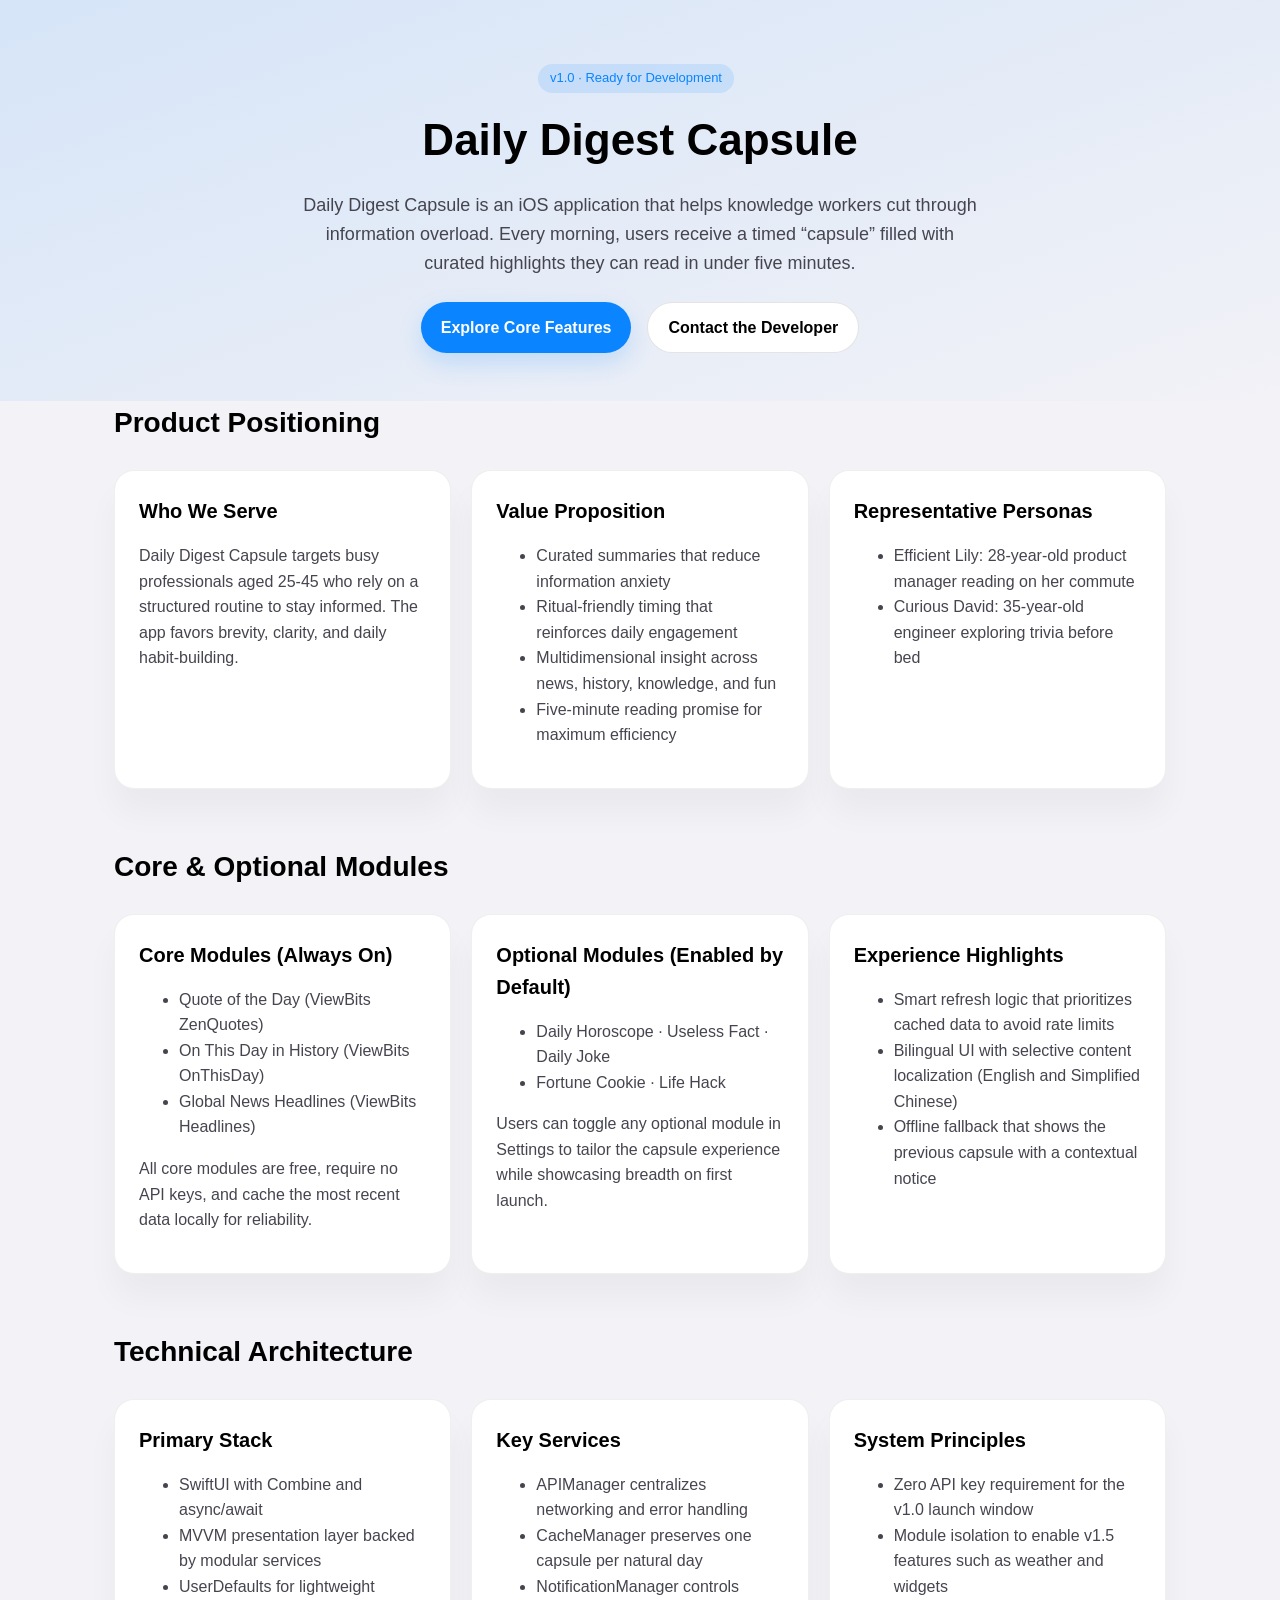
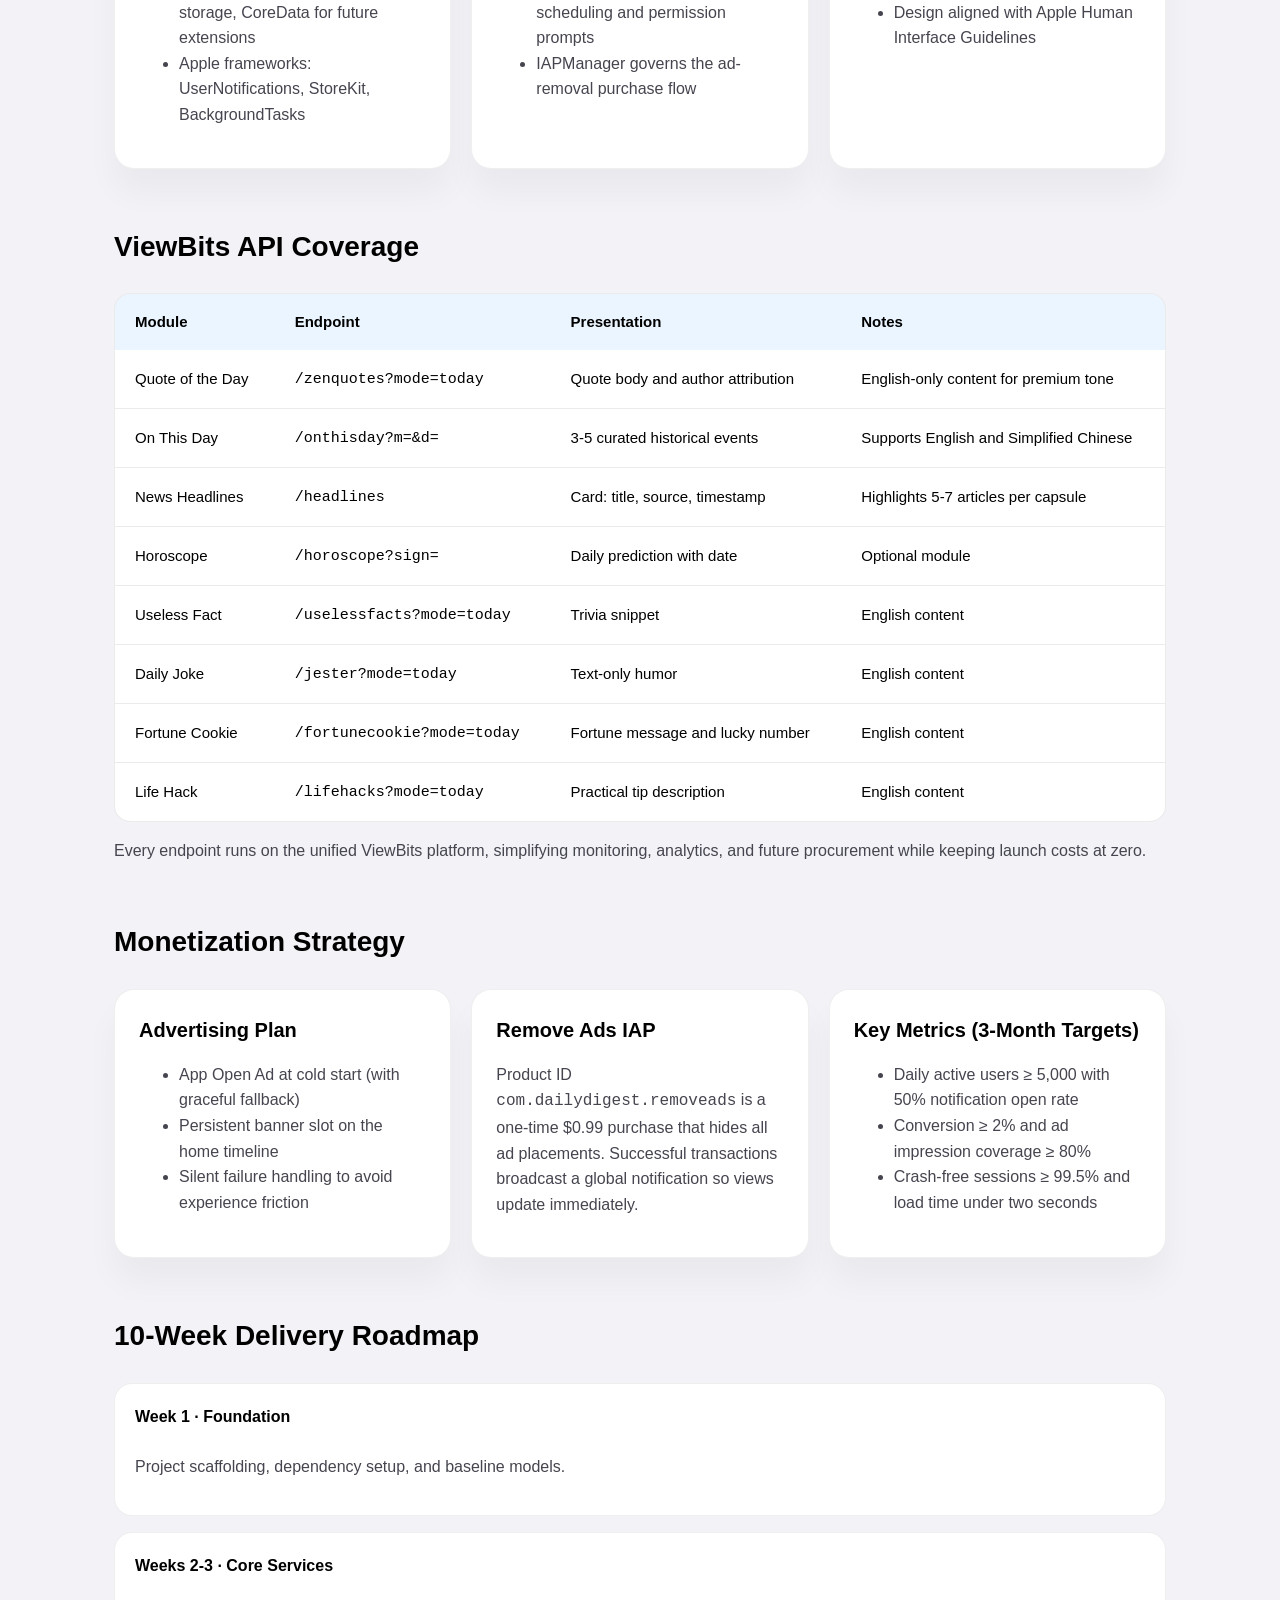
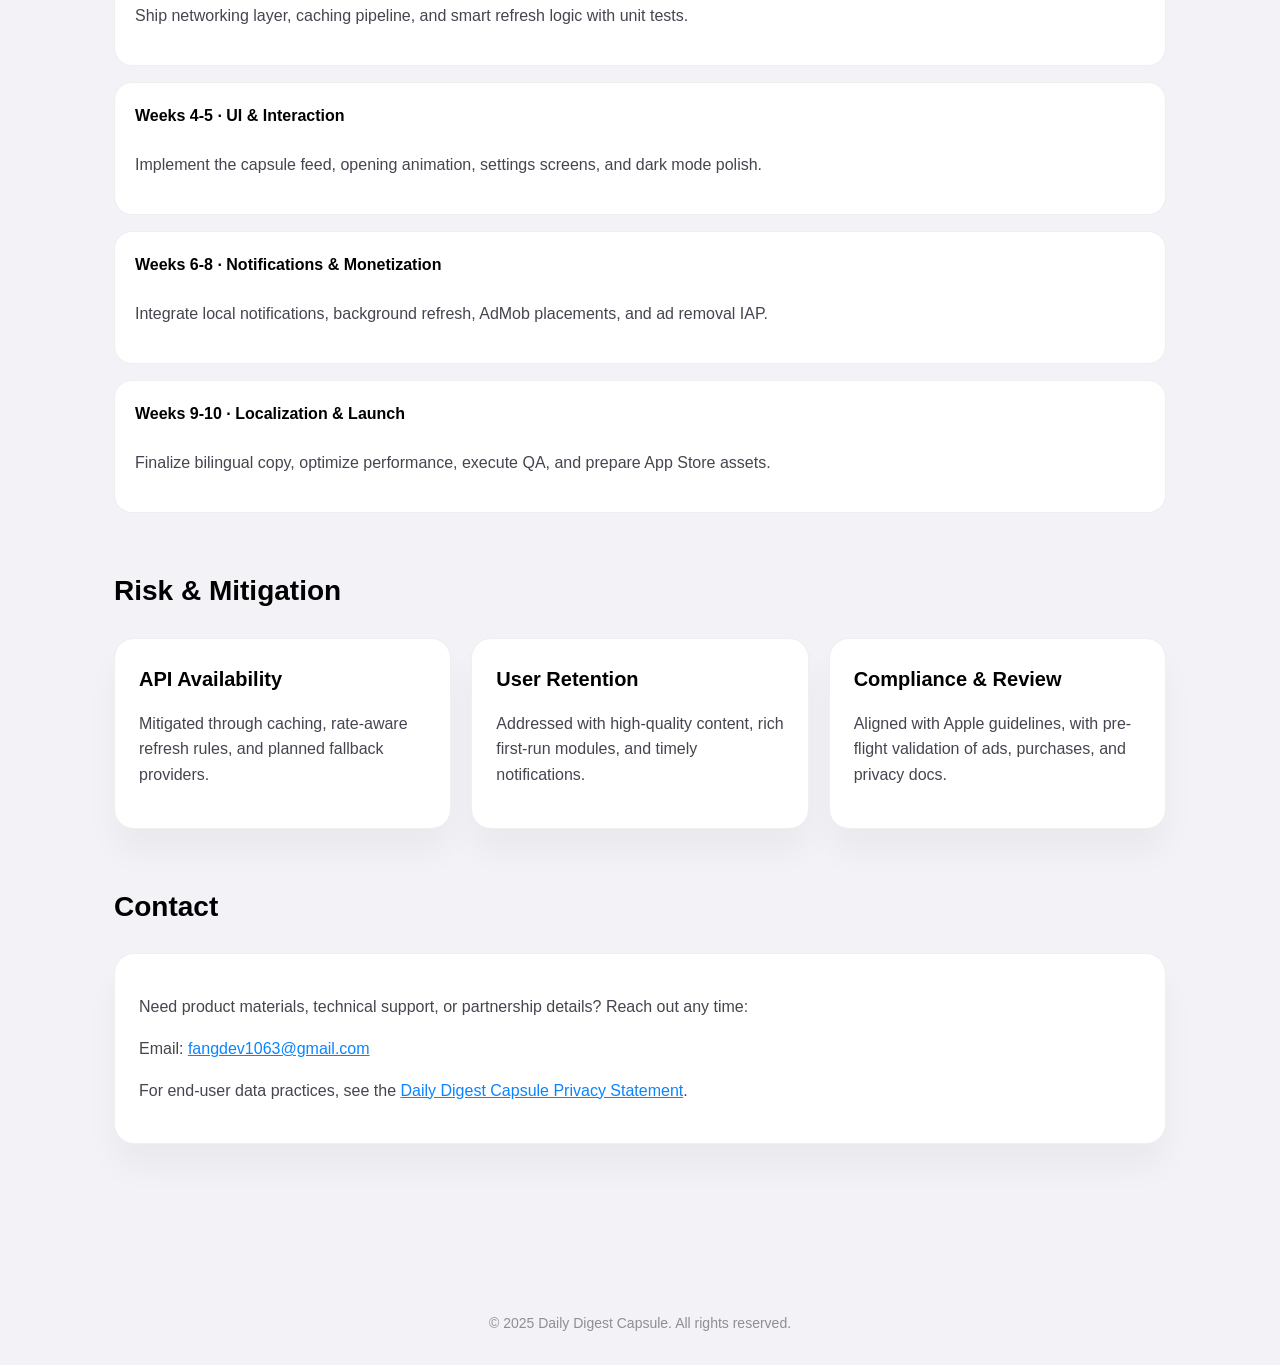
==== index.html @ 221507a0 "Add developer site and privacy statement" ====
<!DOCTYPE html>
<html lang="en">
  <head>
    <meta charset="utf-8" />
    <meta
      name="viewport"
      content="width=device-width, initial-scale=1, viewport-fit=cover"
    />
    <title>Daily Digest Capsule · Developer Hub</title>
    <meta
      name="description"
      content="Product overview, architecture, roadmap, and contact details for the Daily Digest Capsule iOS application."
    />
    <style>
      :root {
        color-scheme: light dark;
        --bg: #f2f2f7;
        --card-bg: #ffffff;
        --text-main: #000000;
        --text-sub: #45454f;
        --accent: #0a84ff;
        --muted: #8e8e93;
        font-family: "SF Pro Text", "Helvetica Neue", Helvetica, Arial, sans-serif;
      }
      @media (prefers-color-scheme: dark) {
        :root {
          --bg: #000000;
          --card-bg: #1c1c1e;
          --text-main: #ffffff;
          --text-sub: #d1d1d6;
          --accent: #0a84ff;
          --muted: #636366;
        }
      }
      * {
        box-sizing: border-box;
      }
      body {
        margin: 0;
        background: var(--bg);
        color: var(--text-main);
        line-height: 1.6;
      }
      header {
        padding: 64px 24px 48px;
        text-align: center;
        background: linear-gradient(160deg, rgba(10, 132, 255, 0.12), transparent);
      }
      header h1 {
        font-size: clamp(32px, 4vw, 44px);
        margin: 0 0 16px;
      }
      header p {
        max-width: 680px;
        margin: 0 auto 24px;
        font-size: 18px;
        color: var(--text-sub);
      }
      header .cta-group {
        display: flex;
        justify-content: center;
        gap: 16px;
        flex-wrap: wrap;
      }
      .btn {
        display: inline-flex;
        align-items: center;
        gap: 8px;
        padding: 12px 20px;
        border-radius: 999px;
        font-weight: 600;
        text-decoration: none;
        transition: transform 0.18s ease, box-shadow 0.18s ease;
      }
      .btn-primary {
        background: var(--accent);
        color: #ffffff;
        box-shadow: 0 10px 24px rgba(10, 132, 255, 0.18);
      }
      .btn-secondary {
        background: var(--card-bg);
        color: var(--text-main);
        border: 1px solid rgba(142, 142, 147, 0.24);
      }
      .btn:hover,
      .btn:focus-visible {
        transform: translateY(-2px);
      }
      main {
        max-width: 1100px;
        margin: 0 auto;
        padding: 0 24px 80px;
      }
      section {
        margin-bottom: 56px;
      }
      h2 {
        font-size: 28px;
        margin: 0 0 24px;
      }
      p,
      li {
        color: var(--text-sub);
        font-size: 16px;
      }
      .card-grid {
        display: grid;
        gap: 20px;
        grid-template-columns: repeat(auto-fit, minmax(260px, 1fr));
      }
      .card {
        background: var(--card-bg);
        padding: 24px;
        border-radius: 20px;
        box-shadow: 0 24px 32px rgba(0, 0, 0, 0.04);
        border: 1px solid rgba(142, 142, 147, 0.14);
      }
      .card h3 {
        margin: 0 0 12px;
        font-size: 20px;
      }
      .tag {
        display: inline-flex;
        align-items: center;
        gap: 6px;
        padding: 4px 12px;
        border-radius: 999px;
        font-size: 13px;
        background: rgba(10, 132, 255, 0.12);
        color: var(--accent);
        margin-right: 8px;
        margin-bottom: 12px;
      }
      .table-scroll {
        overflow-x: auto;
        border-radius: 16px;
        border: 1px solid rgba(142, 142, 147, 0.18);
        background: var(--card-bg);
      }
      table {
        width: 100%;
        border-collapse: collapse;
        min-width: 640px;
      }
      thead {
        background: rgba(10, 132, 255, 0.08);
      }
      th,
      td {
        padding: 16px 20px;
        text-align: left;
        font-size: 15px;
      }
      tbody tr:not(:last-child) td {
        border-bottom: 1px solid rgba(142, 142, 147, 0.18);
      }
      .timeline {
        display: grid;
        gap: 16px;
      }
      .timeline-item {
        display: grid;
        gap: 8px;
        background: var(--card-bg);
        padding: 20px;
        border-radius: 18px;
        border: 1px solid rgba(142, 142, 147, 0.14);
      }
      .timeline-item strong {
        font-size: 16px;
        color: var(--text-main);
      }
      footer {
        text-align: center;
        padding: 32px 24px 48px;
        font-size: 14px;
        color: var(--muted);
      }
      a {
        color: var(--accent);
      }
      @media (max-width: 720px) {
        header {
          padding: 56px 20px 40px;
        }
        main {
          padding: 0 20px 64px;
        }
        .btn {
          width: 100%;
          justify-content: center;
        }
      }
    </style>
  </head>
  <body>
    <header>
      <div class="tag">v1.0 · Ready for Development</div>
      <h1>Daily Digest Capsule</h1>
      <p>
        Daily Digest Capsule is an iOS application that helps knowledge workers cut through information overload. Every morning, users receive a timed “capsule” filled with curated highlights they can read in under five minutes.
      </p>
      <div class="cta-group">
        <a class="btn btn-primary" href="#core">Explore Core Features</a>
        <a class="btn btn-secondary" href="#contact">Contact the Developer</a>
      </div>
    </header>
    <main>
      <section id="overview">
        <h2>Product Positioning</h2>
        <div class="card-grid">
          <article class="card">
            <h3>Who We Serve</h3>
            <p>
              Daily Digest Capsule targets busy professionals aged 25-45 who rely on a structured routine to stay informed. The app favors brevity, clarity, and daily habit-building.
            </p>
          </article>
          <article class="card">
            <h3>Value Proposition</h3>
            <ul>
              <li>Curated summaries that reduce information anxiety</li>
              <li>Ritual-friendly timing that reinforces daily engagement</li>
              <li>Multidimensional insight across news, history, knowledge, and fun</li>
              <li>Five-minute reading promise for maximum efficiency</li>
            </ul>
          </article>
          <article class="card">
            <h3>Representative Personas</h3>
            <ul>
              <li>Efficient Lily: 28-year-old product manager reading on her commute</li>
              <li>Curious David: 35-year-old engineer exploring trivia before bed</li>
            </ul>
          </article>
        </div>
      </section>

      <section id="core">
        <h2>Core & Optional Modules</h2>
        <div class="card-grid">
          <article class="card">
            <h3>Core Modules (Always On)</h3>
            <ul>
              <li>Quote of the Day (ViewBits ZenQuotes)</li>
              <li>On This Day in History (ViewBits OnThisDay)</li>
              <li>Global News Headlines (ViewBits Headlines)</li>
            </ul>
            <p>
              All core modules are free, require no API keys, and cache the most recent data locally for reliability.
            </p>
          </article>
          <article class="card">
            <h3>Optional Modules (Enabled by Default)</h3>
            <ul>
              <li>Daily Horoscope · Useless Fact · Daily Joke</li>
              <li>Fortune Cookie · Life Hack</li>
            </ul>
            <p>
              Users can toggle any optional module in Settings to tailor the capsule experience while showcasing breadth on first launch.
            </p>
          </article>
          <article class="card">
            <h3>Experience Highlights</h3>
            <ul>
              <li>Smart refresh logic that prioritizes cached data to avoid rate limits</li>
              <li>Bilingual UI with selective content localization (English and Simplified Chinese)</li>
              <li>Offline fallback that shows the previous capsule with a contextual notice</li>
            </ul>
          </article>
        </div>
      </section>

      <section id="architecture">
        <h2>Technical Architecture</h2>
        <div class="card-grid">
          <article class="card">
            <h3>Primary Stack</h3>
            <ul>
              <li>SwiftUI with Combine and async/await</li>
              <li>MVVM presentation layer backed by modular services</li>
              <li>UserDefaults for lightweight storage, CoreData for future extensions</li>
              <li>Apple frameworks: UserNotifications, StoreKit, BackgroundTasks</li>
            </ul>
          </article>
          <article class="card">
            <h3>Key Services</h3>
            <ul>
              <li>APIManager centralizes networking and error handling</li>
              <li>CacheManager preserves one capsule per natural day</li>
              <li>NotificationManager controls scheduling and permission prompts</li>
              <li>IAPManager governs the ad-removal purchase flow</li>
            </ul>
          </article>
          <article class="card">
            <h3>System Principles</h3>
            <ul>
              <li>Zero API key requirement for the v1.0 launch window</li>
              <li>Module isolation to enable v1.5 features such as weather and widgets</li>
              <li>Design aligned with Apple Human Interface Guidelines</li>
            </ul>
          </article>
        </div>
      </section>

      <section id="api">
        <h2>ViewBits API Coverage</h2>
        <div class="table-scroll">
          <table>
            <thead>
              <tr>
                <th>Module</th>
                <th>Endpoint</th>
                <th>Presentation</th>
                <th>Notes</th>
              </tr>
            </thead>
            <tbody>
              <tr>
                <td>Quote of the Day</td>
                <td><code>/zenquotes?mode=today</code></td>
                <td>Quote body and author attribution</td>
                <td>English-only content for premium tone</td>
              </tr>
              <tr>
                <td>On This Day</td>
                <td><code>/onthisday?m=&amp;d=</code></td>
                <td>3-5 curated historical events</td>
                <td>Supports English and Simplified Chinese</td>
              </tr>
              <tr>
                <td>News Headlines</td>
                <td><code>/headlines</code></td>
                <td>Card: title, source, timestamp</td>
                <td>Highlights 5-7 articles per capsule</td>
              </tr>
              <tr>
                <td>Horoscope</td>
                <td><code>/horoscope?sign=</code></td>
                <td>Daily prediction with date</td>
                <td>Optional module</td>
              </tr>
              <tr>
                <td>Useless Fact</td>
                <td><code>/uselessfacts?mode=today</code></td>
                <td>Trivia snippet</td>
                <td>English content</td>
              </tr>
              <tr>
                <td>Daily Joke</td>
                <td><code>/jester?mode=today</code></td>
                <td>Text-only humor</td>
                <td>English content</td>
              </tr>
              <tr>
                <td>Fortune Cookie</td>
                <td><code>/fortunecookie?mode=today</code></td>
                <td>Fortune message and lucky number</td>
                <td>English content</td>
              </tr>
              <tr>
                <td>Life Hack</td>
                <td><code>/lifehacks?mode=today</code></td>
                <td>Practical tip description</td>
                <td>English content</td>
              </tr>
            </tbody>
          </table>
        </div>
        <p>
          Every endpoint runs on the unified ViewBits platform, simplifying monitoring, analytics, and future procurement while keeping launch costs at zero.
        </p>
      </section>

      <section id="monetization">
        <h2>Monetization Strategy</h2>
        <div class="card-grid">
          <article class="card">
            <h3>Advertising Plan</h3>
            <ul>
              <li>App Open Ad at cold start (with graceful fallback)</li>
              <li>Persistent banner slot on the home timeline</li>
              <li>Silent failure handling to avoid experience friction</li>
            </ul>
          </article>
          <article class="card">
            <h3>Remove Ads IAP</h3>
            <p>
              Product ID <code>com.dailydigest.removeads</code> is a one-time $0.99 purchase that hides all ad placements. Successful transactions broadcast a global notification so views update immediately.
            </p>
          </article>
          <article class="card">
            <h3>Key Metrics (3-Month Targets)</h3>
            <ul>
              <li>Daily active users ≥ 5,000 with 50% notification open rate</li>
              <li>Conversion ≥ 2% and ad impression coverage ≥ 80%</li>
              <li>Crash-free sessions ≥ 99.5% and load time under two seconds</li>
            </ul>
          </article>
        </div>
      </section>

      <section id="roadmap">
        <h2>10-Week Delivery Roadmap</h2>
        <div class="timeline">
          <div class="timeline-item">
            <strong>Week 1 · Foundation</strong>
            <p>Project scaffolding, dependency setup, and baseline models.</p>
          </div>
          <div class="timeline-item">
            <strong>Weeks 2-3 · Core Services</strong>
            <p>Ship networking layer, caching pipeline, and smart refresh logic with unit tests.</p>
          </div>
          <div class="timeline-item">
            <strong>Weeks 4-5 · UI &amp; Interaction</strong>
            <p>Implement the capsule feed, opening animation, settings screens, and dark mode polish.</p>
          </div>
          <div class="timeline-item">
            <strong>Weeks 6-8 · Notifications &amp; Monetization</strong>
            <p>Integrate local notifications, background refresh, AdMob placements, and ad removal IAP.</p>
          </div>
          <div class="timeline-item">
            <strong>Weeks 9-10 · Localization &amp; Launch</strong>
            <p>Finalize bilingual copy, optimize performance, execute QA, and prepare App Store assets.</p>
          </div>
        </div>
      </section>

      <section id="risks">
        <h2>Risk &amp; Mitigation</h2>
        <div class="card-grid">
          <article class="card">
            <h3>API Availability</h3>
            <p>Mitigated through caching, rate-aware refresh rules, and planned fallback providers.</p>
          </article>
          <article class="card">
            <h3>User Retention</h3>
            <p>Addressed with high-quality content, rich first-run modules, and timely notifications.</p>
          </article>
          <article class="card">
            <h3>Compliance &amp; Review</h3>
            <p>Aligned with Apple guidelines, with pre-flight validation of ads, purchases, and privacy docs.</p>
          </article>
        </div>
      </section>

      <section id="contact">
        <h2>Contact</h2>
        <div class="card">
          <p>
            Need product materials, technical support, or partnership details? Reach out any time:
          </p>
          <p>
            Email:
            <a href="mailto:fangdev1063@gmail.com">fangdev1063@gmail.com</a>
          </p>
          <p>
            For end-user data practices, see the
            <a href="./privacy.html">Daily Digest Capsule Privacy Statement</a>.
          </p>
        </div>
      </section>
    </main>
    <footer>
      © 2025 Daily Digest Capsule. All rights reserved.
    </footer>
  </body>
</html>
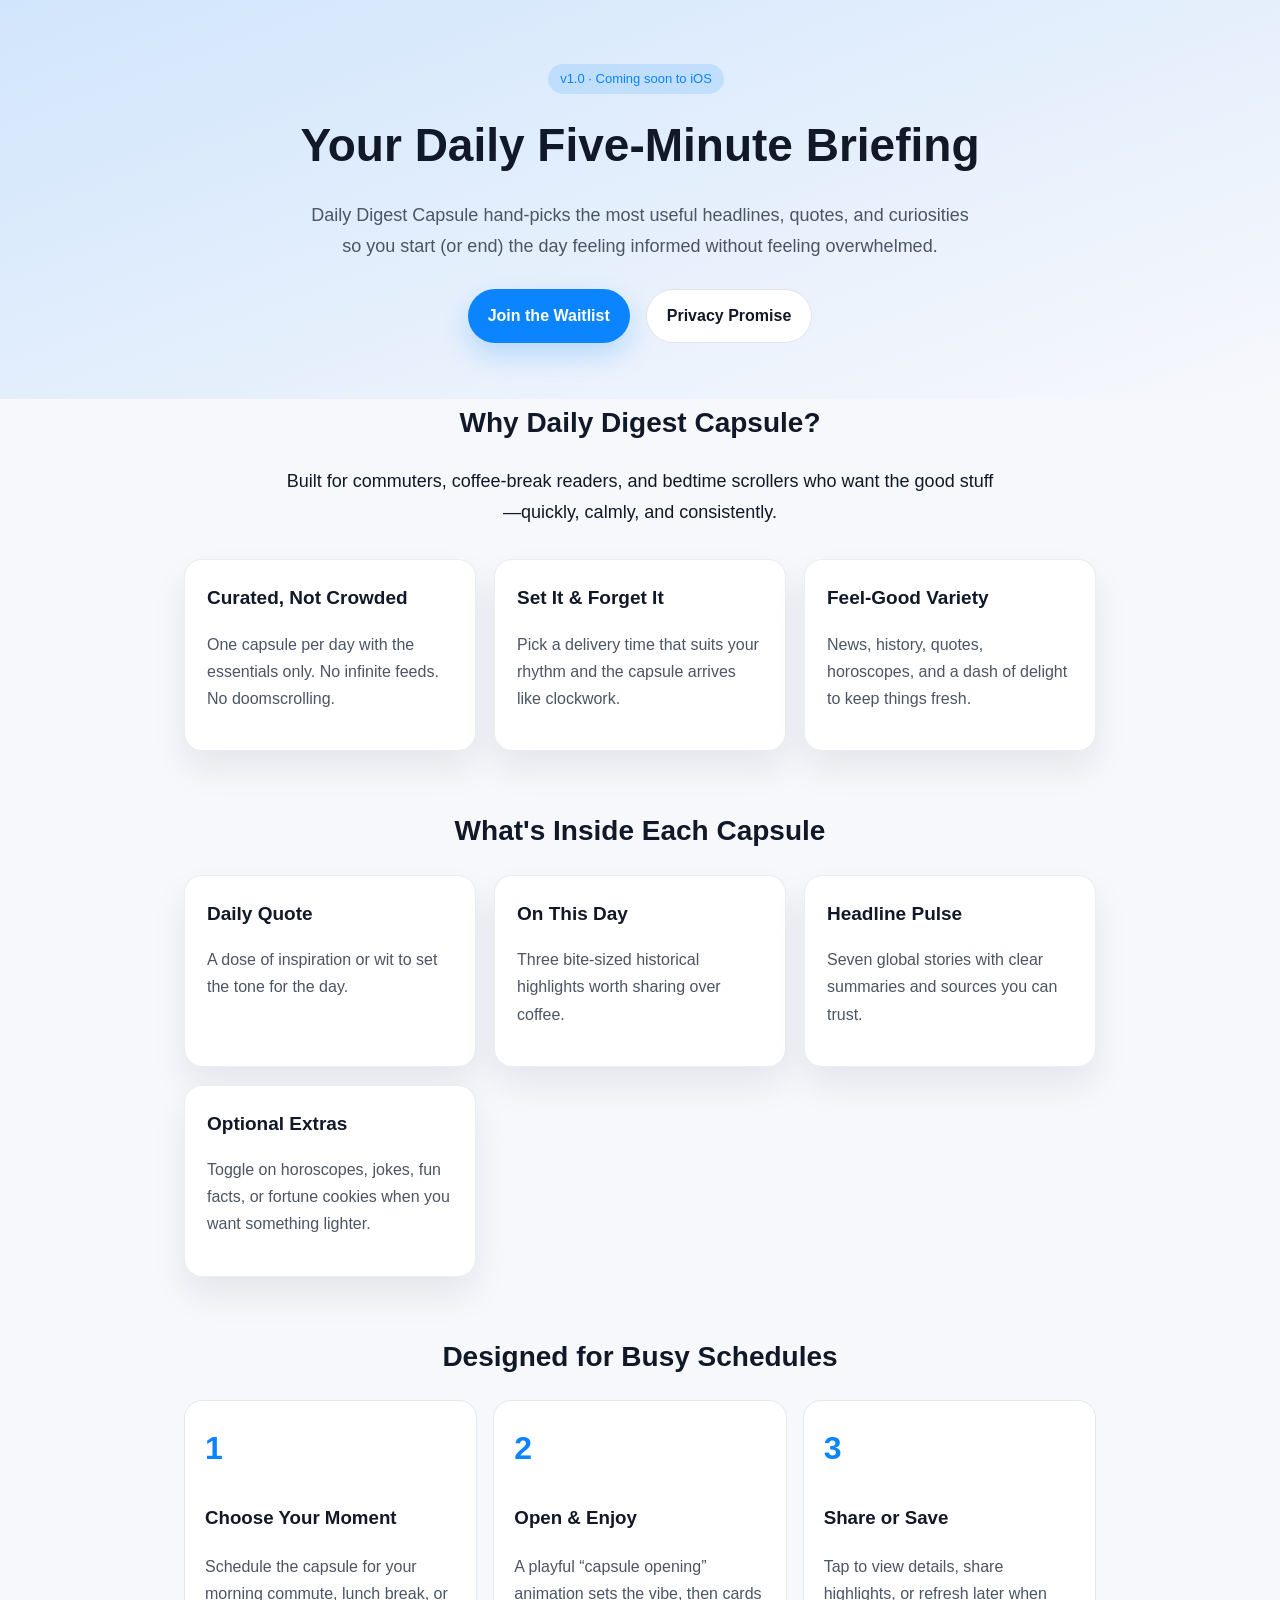
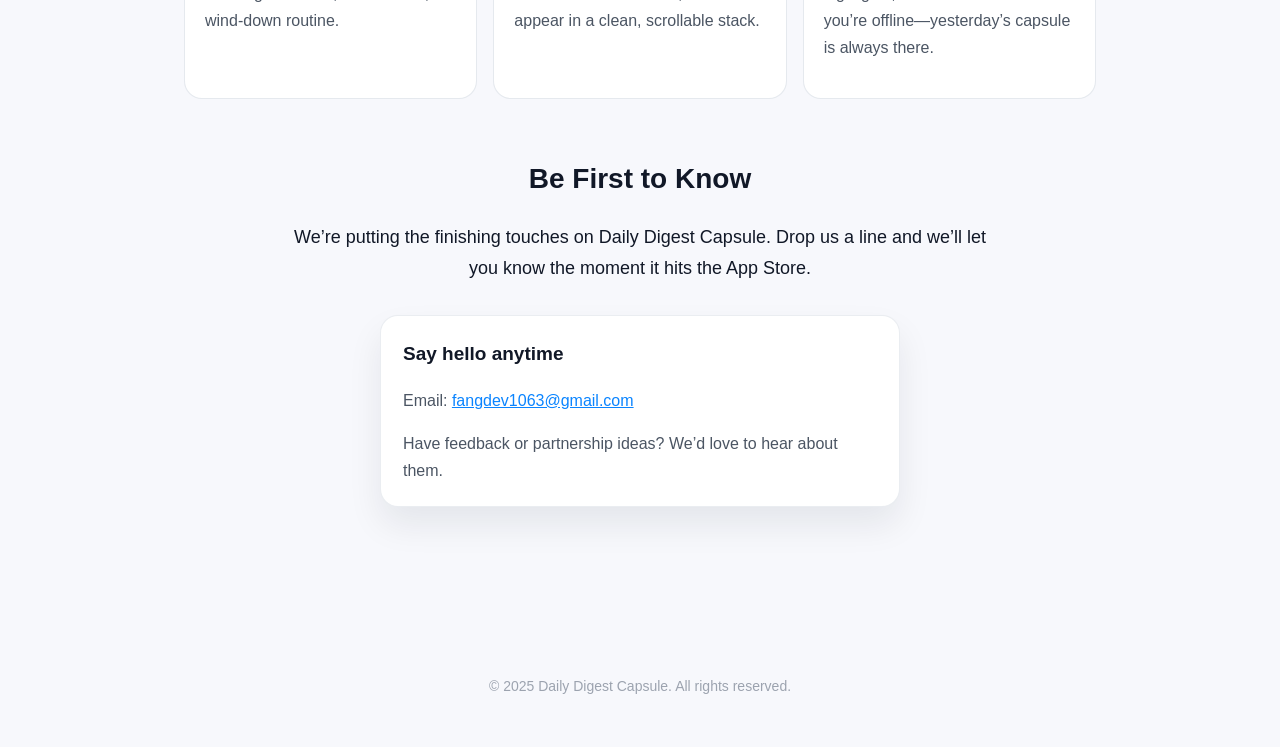
==== commit 98be734e: "Refresh landing page content" ====
--- a/index.html
+++ b/index.html
@@ -6,30 +6,30 @@
       name="viewport"
       content="width=device-width, initial-scale=1, viewport-fit=cover"
     />
-    <title>Daily Digest Capsule · Developer Hub</title>
+    <title>Daily Digest Capsule · Stay Informed in 5 Minutes</title>
     <meta
       name="description"
-      content="Product overview, architecture, roadmap, and contact details for the Daily Digest Capsule iOS application."
+      content="Daily Digest Capsule delivers a curated five-minute briefing every day. Discover what makes the app simple, focused, and habit-friendly."
     />
     <style>
       :root {
         color-scheme: light dark;
-        --bg: #f2f2f7;
+        --bg: #f7f8fc;
         --card-bg: #ffffff;
-        --text-main: #000000;
-        --text-sub: #45454f;
+        --text-main: #111827;
+        --text-sub: #4b5563;
         --accent: #0a84ff;
-        --muted: #8e8e93;
+        --muted: #9ca3af;
         font-family: "SF Pro Text", "Helvetica Neue", Helvetica, Arial, sans-serif;
       }
       @media (prefers-color-scheme: dark) {
         :root {
-          --bg: #000000;
-          --card-bg: #1c1c1e;
-          --text-main: #ffffff;
-          --text-sub: #d1d1d6;
-          --accent: #0a84ff;
-          --muted: #636366;
+          --bg: #05060a;
+          --card-bg: #111827;
+          --text-main: #f9fafb;
+          --text-sub: #d1d5db;
+          --accent: #4da3ff;
+          --muted: #6b7280;
         }
       }
       * {
@@ -39,20 +39,20 @@
         margin: 0;
         background: var(--bg);
         color: var(--text-main);
-        line-height: 1.6;
+        line-height: 1.7;
       }
       header {
-        padding: 64px 24px 48px;
-        text-align: center;
-        background: linear-gradient(160deg, rgba(10, 132, 255, 0.12), transparent);
+        padding: 64px 24px 56px;
+        text-align: center;
+        background: linear-gradient(160deg, rgba(10, 132, 255, 0.16), transparent);
       }
       header h1 {
-        font-size: clamp(32px, 4vw, 44px);
+        font-size: clamp(32px, 5vw, 46px);
         margin: 0 0 16px;
       }
       header p {
         max-width: 680px;
-        margin: 0 auto 24px;
+        margin: 0 auto 28px;
         font-size: 18px;
         color: var(--text-sub);
       }
@@ -75,19 +75,19 @@
       .btn-primary {
         background: var(--accent);
         color: #ffffff;
-        box-shadow: 0 10px 24px rgba(10, 132, 255, 0.18);
+        box-shadow: 0 12px 28px rgba(10, 132, 255, 0.22);
       }
       .btn-secondary {
         background: var(--card-bg);
         color: var(--text-main);
-        border: 1px solid rgba(142, 142, 147, 0.24);
+        border: 1px solid rgba(148, 163, 184, 0.28);
       }
       .btn:hover,
       .btn:focus-visible {
         transform: translateY(-2px);
       }
       main {
-        max-width: 1100px;
+        max-width: 960px;
         margin: 0 auto;
         padding: 0 24px 80px;
       }
@@ -96,7 +96,8 @@
       }
       h2 {
         font-size: 28px;
-        margin: 0 0 24px;
+        margin: 0 0 20px;
+        text-align: center;
       }
       p,
       li {
@@ -105,19 +106,20 @@
       }
       .card-grid {
         display: grid;
-        gap: 20px;
-        grid-template-columns: repeat(auto-fit, minmax(260px, 1fr));
+        gap: 18px;
+        grid-template-columns: repeat(auto-fit, minmax(240px, 1fr));
       }
       .card {
         background: var(--card-bg);
-        padding: 24px;
-        border-radius: 20px;
-        box-shadow: 0 24px 32px rgba(0, 0, 0, 0.04);
-        border: 1px solid rgba(142, 142, 147, 0.14);
+        padding: 22px;
+        border-radius: 18px;
+        box-shadow: 0 18px 34px rgba(15, 23, 42, 0.08);
+        border: 1px solid rgba(148, 163, 184, 0.2);
       }
       .card h3 {
-        margin: 0 0 12px;
-        font-size: 20px;
+        margin: 0 0 10px;
+        font-size: 19px;
+        color: var(--text-main);
       }
       .tag {
         display: inline-flex;
@@ -126,49 +128,35 @@
         padding: 4px 12px;
         border-radius: 999px;
         font-size: 13px;
-        background: rgba(10, 132, 255, 0.12);
+        background: rgba(10, 132, 255, 0.14);
         color: var(--accent);
         margin-right: 8px;
         margin-bottom: 12px;
       }
-      .table-scroll {
-        overflow-x: auto;
-        border-radius: 16px;
-        border: 1px solid rgba(142, 142, 147, 0.18);
-        background: var(--card-bg);
-      }
-      table {
-        width: 100%;
-        border-collapse: collapse;
-        min-width: 640px;
-      }
-      thead {
-        background: rgba(10, 132, 255, 0.08);
-      }
-      th,
-      td {
-        padding: 16px 20px;
-        text-align: left;
-        font-size: 15px;
-      }
-      tbody tr:not(:last-child) td {
-        border-bottom: 1px solid rgba(142, 142, 147, 0.18);
-      }
-      .timeline {
+      .big-text {
+        font-size: 18px;
+        color: var(--text-main);
+        text-align: center;
+        margin: 0 auto 32px;
+        max-width: 720px;
+      }
+      .steps {
         display: grid;
         gap: 16px;
-      }
-      .timeline-item {
-        display: grid;
-        gap: 8px;
+        grid-template-columns: repeat(auto-fit, minmax(220px, 1fr));
+      }
+      .step {
         background: var(--card-bg);
         padding: 20px;
         border-radius: 18px;
-        border: 1px solid rgba(142, 142, 147, 0.14);
-      }
-      .timeline-item strong {
-        font-size: 16px;
-        color: var(--text-main);
+        border: 1px solid rgba(148, 163, 184, 0.24);
+        text-align: left;
+      }
+      .step strong {
+        display: inline-block;
+        font-size: 32px;
+        color: var(--accent);
+        margin-bottom: 8px;
       }
       footer {
         text-align: center;
@@ -181,7 +169,7 @@
       }
       @media (max-width: 720px) {
         header {
-          padding: 56px 20px 40px;
+          padding: 56px 20px 44px;
         }
         main {
           padding: 0 20px 64px;
@@ -195,266 +183,94 @@
   </head>
   <body>
     <header>
-      <div class="tag">v1.0 · Ready for Development</div>
-      <h1>Daily Digest Capsule</h1>
+      <div class="tag">v1.0 · Coming soon to iOS</div>
+      <h1>Your Daily Five-Minute Briefing</h1>
       <p>
-        Daily Digest Capsule is an iOS application that helps knowledge workers cut through information overload. Every morning, users receive a timed “capsule” filled with curated highlights they can read in under five minutes.
+        Daily Digest Capsule hand-picks the most useful headlines, quotes, and curiosities so you start (or end) the day feeling informed without feeling overwhelmed.
       </p>
       <div class="cta-group">
-        <a class="btn btn-primary" href="#core">Explore Core Features</a>
-        <a class="btn btn-secondary" href="#contact">Contact the Developer</a>
+        <a class="btn btn-primary" href="#signup">Join the Waitlist</a>
+        <a class="btn btn-secondary" href="./privacy.html">Privacy Promise</a>
       </div>
     </header>
     <main>
-      <section id="overview">
-        <h2>Product Positioning</h2>
+      <section id="why">
+        <h2>Why Daily Digest Capsule?</h2>
+        <p class="big-text">
+          Built for commuters, coffee-break readers, and bedtime scrollers who want the good stuff—quickly, calmly, and consistently.
+        </p>
         <div class="card-grid">
           <article class="card">
-            <h3>Who We Serve</h3>
-            <p>
-              Daily Digest Capsule targets busy professionals aged 25-45 who rely on a structured routine to stay informed. The app favors brevity, clarity, and daily habit-building.
-            </p>
-          </article>
-          <article class="card">
-            <h3>Value Proposition</h3>
-            <ul>
-              <li>Curated summaries that reduce information anxiety</li>
-              <li>Ritual-friendly timing that reinforces daily engagement</li>
-              <li>Multidimensional insight across news, history, knowledge, and fun</li>
-              <li>Five-minute reading promise for maximum efficiency</li>
-            </ul>
-          </article>
-          <article class="card">
-            <h3>Representative Personas</h3>
-            <ul>
-              <li>Efficient Lily: 28-year-old product manager reading on her commute</li>
-              <li>Curious David: 35-year-old engineer exploring trivia before bed</li>
-            </ul>
+            <h3>Curated, Not Crowded</h3>
+            <p>One capsule per day with the essentials only. No infinite feeds. No doomscrolling.</p>
+          </article>
+          <article class="card">
+            <h3>Set It &amp; Forget It</h3>
+            <p>Pick a delivery time that suits your rhythm and the capsule arrives like clockwork.</p>
+          </article>
+          <article class="card">
+            <h3>Feel-Good Variety</h3>
+            <p>News, history, quotes, horoscopes, and a dash of delight to keep things fresh.</p>
           </article>
         </div>
       </section>
 
       <section id="core">
-        <h2>Core & Optional Modules</h2>
+        <h2>What's Inside Each Capsule</h2>
         <div class="card-grid">
           <article class="card">
-            <h3>Core Modules (Always On)</h3>
-            <ul>
-              <li>Quote of the Day (ViewBits ZenQuotes)</li>
-              <li>On This Day in History (ViewBits OnThisDay)</li>
-              <li>Global News Headlines (ViewBits Headlines)</li>
-            </ul>
-            <p>
-              All core modules are free, require no API keys, and cache the most recent data locally for reliability.
-            </p>
-          </article>
-          <article class="card">
-            <h3>Optional Modules (Enabled by Default)</h3>
-            <ul>
-              <li>Daily Horoscope · Useless Fact · Daily Joke</li>
-              <li>Fortune Cookie · Life Hack</li>
-            </ul>
-            <p>
-              Users can toggle any optional module in Settings to tailor the capsule experience while showcasing breadth on first launch.
-            </p>
-          </article>
-          <article class="card">
-            <h3>Experience Highlights</h3>
-            <ul>
-              <li>Smart refresh logic that prioritizes cached data to avoid rate limits</li>
-              <li>Bilingual UI with selective content localization (English and Simplified Chinese)</li>
-              <li>Offline fallback that shows the previous capsule with a contextual notice</li>
-            </ul>
-          </article>
-        </div>
-      </section>
-
-      <section id="architecture">
-        <h2>Technical Architecture</h2>
-        <div class="card-grid">
-          <article class="card">
-            <h3>Primary Stack</h3>
-            <ul>
-              <li>SwiftUI with Combine and async/await</li>
-              <li>MVVM presentation layer backed by modular services</li>
-              <li>UserDefaults for lightweight storage, CoreData for future extensions</li>
-              <li>Apple frameworks: UserNotifications, StoreKit, BackgroundTasks</li>
-            </ul>
-          </article>
-          <article class="card">
-            <h3>Key Services</h3>
-            <ul>
-              <li>APIManager centralizes networking and error handling</li>
-              <li>CacheManager preserves one capsule per natural day</li>
-              <li>NotificationManager controls scheduling and permission prompts</li>
-              <li>IAPManager governs the ad-removal purchase flow</li>
-            </ul>
-          </article>
-          <article class="card">
-            <h3>System Principles</h3>
-            <ul>
-              <li>Zero API key requirement for the v1.0 launch window</li>
-              <li>Module isolation to enable v1.5 features such as weather and widgets</li>
-              <li>Design aligned with Apple Human Interface Guidelines</li>
-            </ul>
-          </article>
-        </div>
-      </section>
-
-      <section id="api">
-        <h2>ViewBits API Coverage</h2>
-        <div class="table-scroll">
-          <table>
-            <thead>
-              <tr>
-                <th>Module</th>
-                <th>Endpoint</th>
-                <th>Presentation</th>
-                <th>Notes</th>
-              </tr>
-            </thead>
-            <tbody>
-              <tr>
-                <td>Quote of the Day</td>
-                <td><code>/zenquotes?mode=today</code></td>
-                <td>Quote body and author attribution</td>
-                <td>English-only content for premium tone</td>
-              </tr>
-              <tr>
-                <td>On This Day</td>
-                <td><code>/onthisday?m=&amp;d=</code></td>
-                <td>3-5 curated historical events</td>
-                <td>Supports English and Simplified Chinese</td>
-              </tr>
-              <tr>
-                <td>News Headlines</td>
-                <td><code>/headlines</code></td>
-                <td>Card: title, source, timestamp</td>
-                <td>Highlights 5-7 articles per capsule</td>
-              </tr>
-              <tr>
-                <td>Horoscope</td>
-                <td><code>/horoscope?sign=</code></td>
-                <td>Daily prediction with date</td>
-                <td>Optional module</td>
-              </tr>
-              <tr>
-                <td>Useless Fact</td>
-                <td><code>/uselessfacts?mode=today</code></td>
-                <td>Trivia snippet</td>
-                <td>English content</td>
-              </tr>
-              <tr>
-                <td>Daily Joke</td>
-                <td><code>/jester?mode=today</code></td>
-                <td>Text-only humor</td>
-                <td>English content</td>
-              </tr>
-              <tr>
-                <td>Fortune Cookie</td>
-                <td><code>/fortunecookie?mode=today</code></td>
-                <td>Fortune message and lucky number</td>
-                <td>English content</td>
-              </tr>
-              <tr>
-                <td>Life Hack</td>
-                <td><code>/lifehacks?mode=today</code></td>
-                <td>Practical tip description</td>
-                <td>English content</td>
-              </tr>
-            </tbody>
-          </table>
-        </div>
-        <p>
-          Every endpoint runs on the unified ViewBits platform, simplifying monitoring, analytics, and future procurement while keeping launch costs at zero.
+            <h3>Daily Quote</h3>
+            <p>A dose of inspiration or wit to set the tone for the day.</p>
+          </article>
+          <article class="card">
+            <h3>On This Day</h3>
+            <p>Three bite-sized historical highlights worth sharing over coffee.</p>
+          </article>
+          <article class="card">
+            <h3>Headline Pulse</h3>
+            <p>Seven global stories with clear summaries and sources you can trust.</p>
+          </article>
+          <article class="card">
+            <h3>Optional Extras</h3>
+            <p>Toggle on horoscopes, jokes, fun facts, or fortune cookies when you want something lighter.</p>
+          </article>
+        </div>
+      </section>
+
+      <section id="flow">
+        <h2>Designed for Busy Schedules</h2>
+        <div class="steps">
+          <div class="step">
+            <strong>1</strong>
+            <h3>Choose Your Moment</h3>
+            <p>Schedule the capsule for your morning commute, lunch break, or wind-down routine.</p>
+          </div>
+          <div class="step">
+            <strong>2</strong>
+            <h3>Open &amp; Enjoy</h3>
+            <p>A playful “capsule opening” animation sets the vibe, then cards appear in a clean, scrollable stack.</p>
+          </div>
+          <div class="step">
+            <strong>3</strong>
+            <h3>Share or Save</h3>
+            <p>Tap to view details, share highlights, or refresh later when you’re offline—yesterday’s capsule is always there.</p>
+          </div>
+        </div>
+      </section>
+
+      <section id="signup">
+        <h2>Be First to Know</h2>
+        <p class="big-text">
+          We’re putting the finishing touches on Daily Digest Capsule. Drop us a line and we’ll let you know the moment it hits the App Store.
         </p>
-      </section>
-
-      <section id="monetization">
-        <h2>Monetization Strategy</h2>
-        <div class="card-grid">
-          <article class="card">
-            <h3>Advertising Plan</h3>
-            <ul>
-              <li>App Open Ad at cold start (with graceful fallback)</li>
-              <li>Persistent banner slot on the home timeline</li>
-              <li>Silent failure handling to avoid experience friction</li>
-            </ul>
-          </article>
-          <article class="card">
-            <h3>Remove Ads IAP</h3>
-            <p>
-              Product ID <code>com.dailydigest.removeads</code> is a one-time $0.99 purchase that hides all ad placements. Successful transactions broadcast a global notification so views update immediately.
-            </p>
-          </article>
-          <article class="card">
-            <h3>Key Metrics (3-Month Targets)</h3>
-            <ul>
-              <li>Daily active users ≥ 5,000 with 50% notification open rate</li>
-              <li>Conversion ≥ 2% and ad impression coverage ≥ 80%</li>
-              <li>Crash-free sessions ≥ 99.5% and load time under two seconds</li>
-            </ul>
-          </article>
-        </div>
-      </section>
-
-      <section id="roadmap">
-        <h2>10-Week Delivery Roadmap</h2>
-        <div class="timeline">
-          <div class="timeline-item">
-            <strong>Week 1 · Foundation</strong>
-            <p>Project scaffolding, dependency setup, and baseline models.</p>
-          </div>
-          <div class="timeline-item">
-            <strong>Weeks 2-3 · Core Services</strong>
-            <p>Ship networking layer, caching pipeline, and smart refresh logic with unit tests.</p>
-          </div>
-          <div class="timeline-item">
-            <strong>Weeks 4-5 · UI &amp; Interaction</strong>
-            <p>Implement the capsule feed, opening animation, settings screens, and dark mode polish.</p>
-          </div>
-          <div class="timeline-item">
-            <strong>Weeks 6-8 · Notifications &amp; Monetization</strong>
-            <p>Integrate local notifications, background refresh, AdMob placements, and ad removal IAP.</p>
-          </div>
-          <div class="timeline-item">
-            <strong>Weeks 9-10 · Localization &amp; Launch</strong>
-            <p>Finalize bilingual copy, optimize performance, execute QA, and prepare App Store assets.</p>
-          </div>
-        </div>
-      </section>
-
-      <section id="risks">
-        <h2>Risk &amp; Mitigation</h2>
-        <div class="card-grid">
-          <article class="card">
-            <h3>API Availability</h3>
-            <p>Mitigated through caching, rate-aware refresh rules, and planned fallback providers.</p>
-          </article>
-          <article class="card">
-            <h3>User Retention</h3>
-            <p>Addressed with high-quality content, rich first-run modules, and timely notifications.</p>
-          </article>
-          <article class="card">
-            <h3>Compliance &amp; Review</h3>
-            <p>Aligned with Apple guidelines, with pre-flight validation of ads, purchases, and privacy docs.</p>
-          </article>
-        </div>
-      </section>
-
-      <section id="contact">
-        <h2>Contact</h2>
-        <div class="card">
-          <p>
-            Need product materials, technical support, or partnership details? Reach out any time:
-          </p>
+        <div class="card" style="max-width: 520px; margin: 0 auto;">
+          <h3 style="margin-top: 0;">Say hello anytime</h3>
           <p>
             Email:
             <a href="mailto:fangdev1063@gmail.com">fangdev1063@gmail.com</a>
           </p>
-          <p>
-            For end-user data practices, see the
-            <a href="./privacy.html">Daily Digest Capsule Privacy Statement</a>.
+          <p style="margin-bottom: 0;">
+            Have feedback or partnership ideas? We’d love to hear about them.
           </p>
         </div>
       </section>
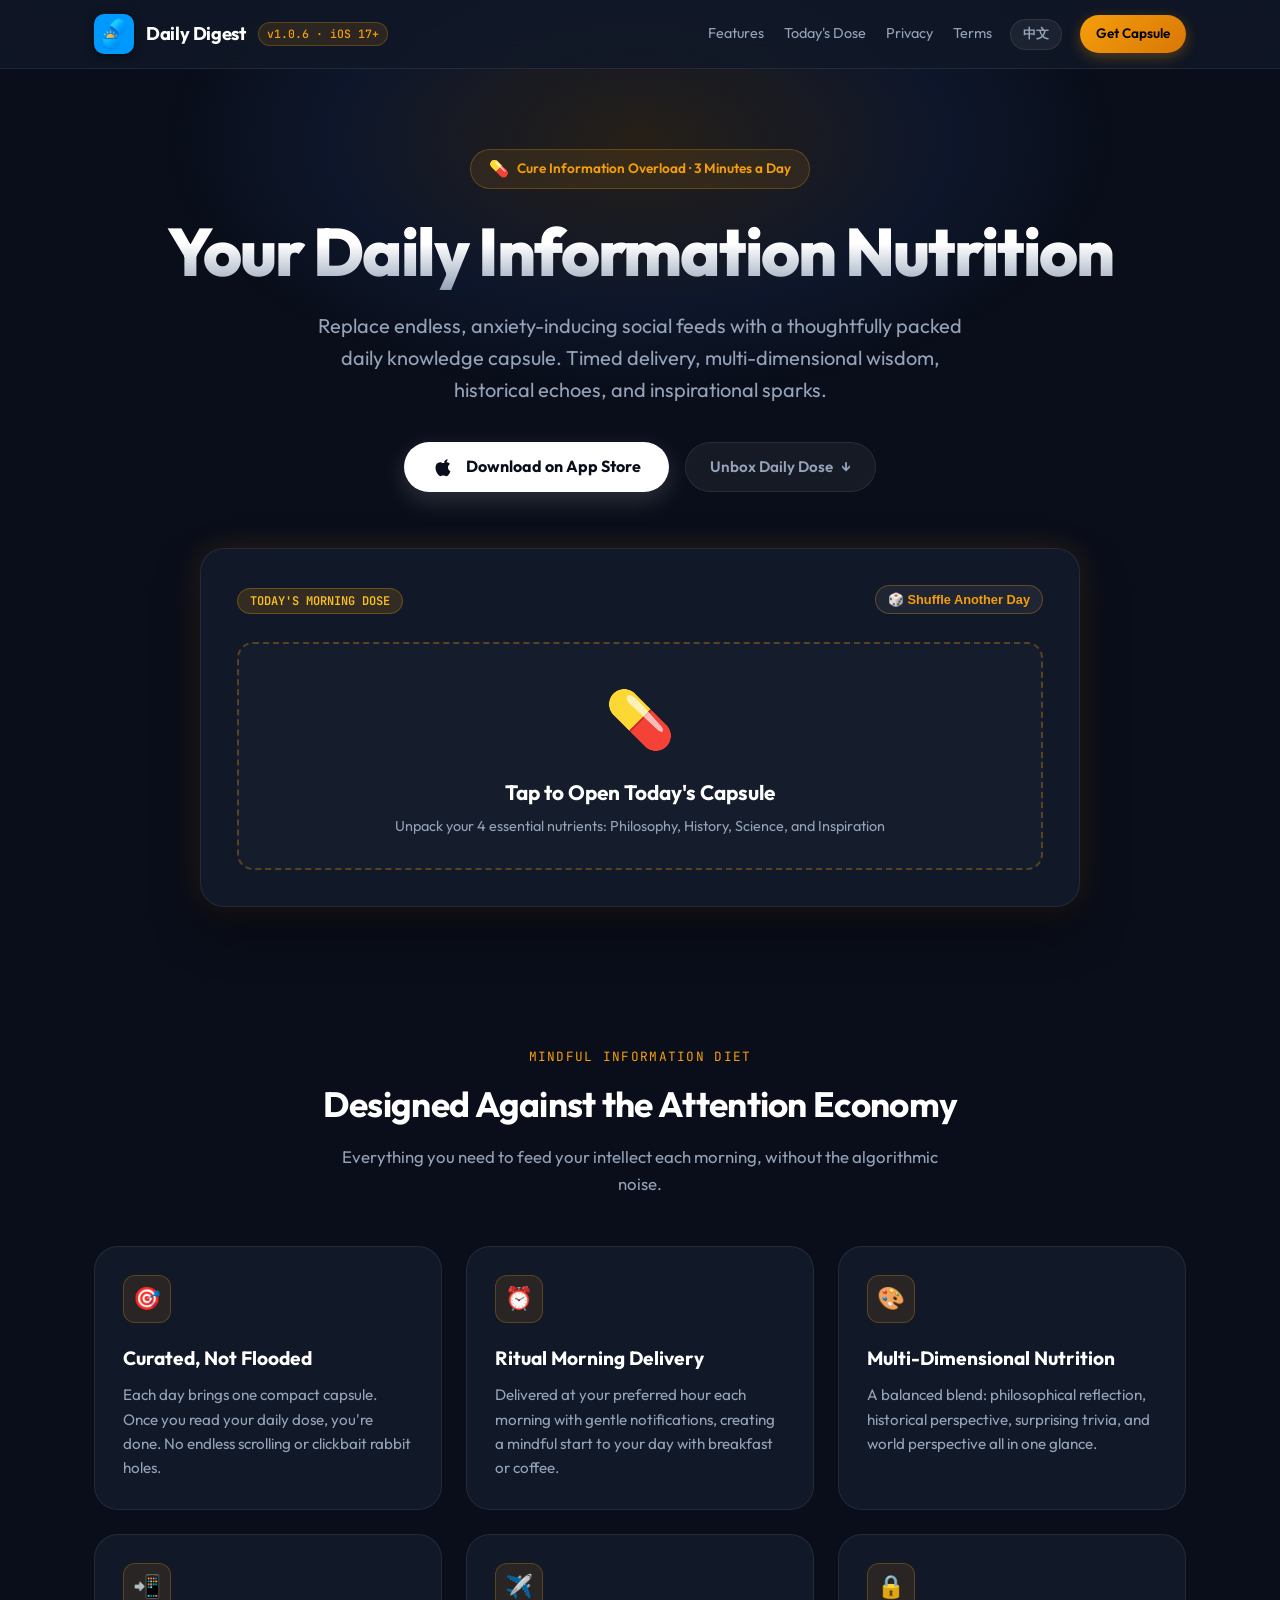
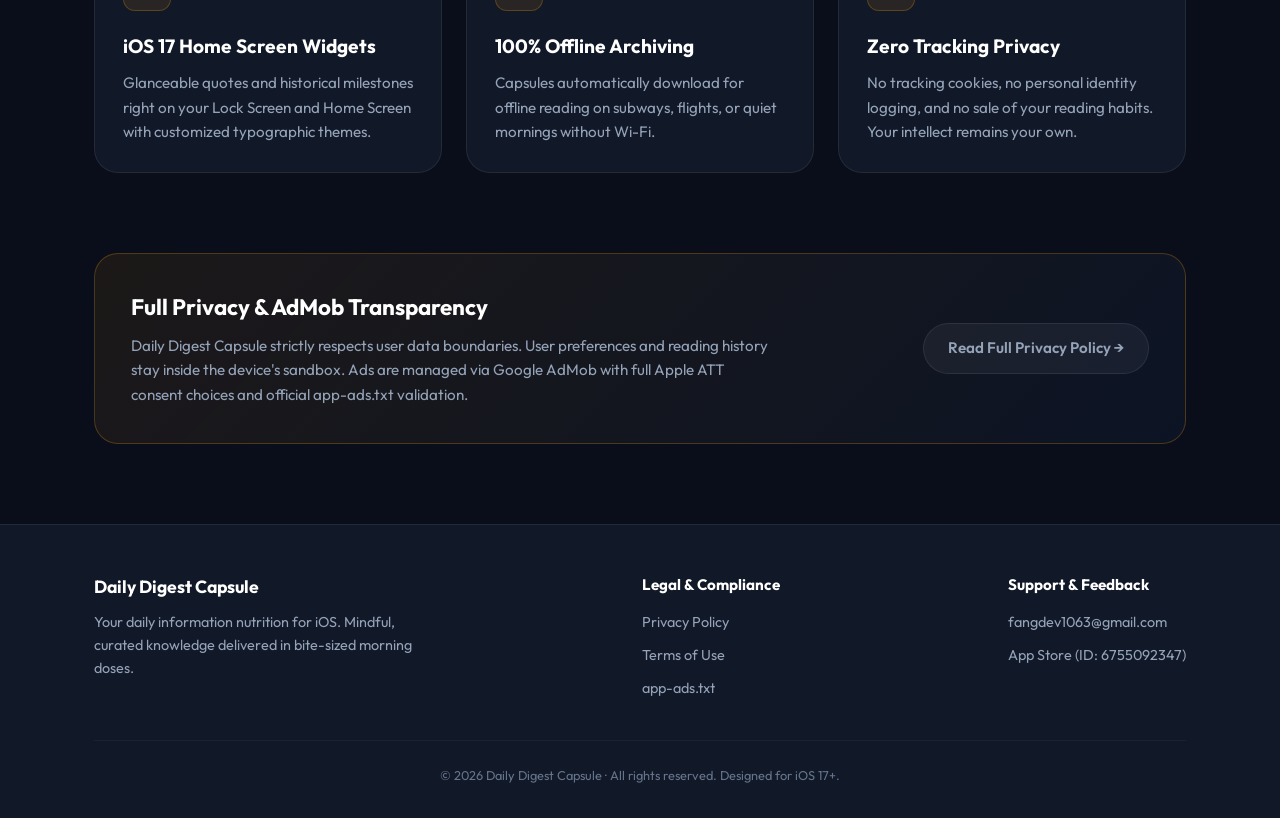
==== commit 9d2f54c5: "feat: modernize website with Editorial Capsule design system, v1.0.6 updates, and netlify config" ====
--- a/index.html
+++ b/index.html
@@ -1,283 +1,375 @@
 <!DOCTYPE html>
 <html lang="en">
-  <head>
-    <meta charset="utf-8" />
-    <meta
-      name="viewport"
-      content="width=device-width, initial-scale=1, viewport-fit=cover"
-    />
-    <title>Daily Digest Capsule · Stay Informed in 5 Minutes</title>
-    <meta
-      name="description"
-      content="Daily Digest Capsule delivers a curated five-minute briefing every day. Discover what makes the app simple, focused, and habit-friendly."
-    />
-    <style>
-      :root {
-        color-scheme: light dark;
-        --bg: #f7f8fc;
-        --card-bg: #ffffff;
-        --text-main: #111827;
-        --text-sub: #4b5563;
-        --accent: #0a84ff;
-        --muted: #9ca3af;
-        font-family: "SF Pro Text", "Helvetica Neue", Helvetica, Arial, sans-serif;
+<head>
+  <meta charset="UTF-8">
+  <meta name="viewport" content="width=device-width, initial-scale=1.0">
+  <title>Daily Digest Capsule - Your Daily Information Nutrition for iOS</title>
+  <meta name="description" content="Daily Digest Capsule is your curated morning information dose. Combat information overload with bite-sized wisdom, history, facts, and insights. Built for iOS 17+.">
+  <meta property="og:title" content="Daily Digest Capsule - Your Daily Information Nutrition">
+  <meta property="og:description" content="Curated morning information dose. Bite-sized wisdom, history, facts, and insights.">
+  <meta property="og:image" content="assets/app_icon.png">
+  <meta name="twitter:card" content="summary">
+  <link rel="icon" type="image/png" href="assets/app_icon.png">
+  <link rel="stylesheet" href="index.css">
+</head>
+<body>
+  <!-- Header -->
+  <header>
+    <div class="container nav-container">
+      <div class="brand-badge">
+        <img src="assets/app_icon.png" alt="Daily Digest Capsule Icon">
+        <span class="brand-name">Daily Digest</span>
+        <span class="version-pill">v1.0.6 · iOS 17+</span>
+      </div>
+      <div class="nav-right">
+        <ul class="nav-links">
+          <li><a href="#features" data-i18n="navFeatures">Features</a></li>
+          <li><a href="#capsule-demo" data-i18n="navCapsule">Today's Dose</a></li>
+          <li><a href="privacy.html" data-i18n="navPrivacy">Privacy</a></li>
+          <li><a href="terms.html" data-i18n="navTerms">Terms</a></li>
+        </ul>
+        <button id="langToggle" class="lang-btn">中文</button>
+        <a href="https://apps.apple.com/app/id6755092347" target="_blank" rel="noopener" class="cta-nav" data-i18n="ctaGetApp">Get Capsule</a>
+      </div>
+    </div>
+  </header>
+
+  <main>
+    <!-- Hero Section -->
+    <section class="hero">
+      <div class="container">
+        <div class="hero-pill">
+          <span class="capsule-icon">💊</span>
+          <span data-i18n="heroBadge">Cure Information Overload · 3 Minutes a Day</span>
+        </div>
+        <h1 class="hero-title" data-i18n="heroTitle">Your Daily Information Nutrition</h1>
+        <p class="hero-subtitle" data-i18n="heroSubtitle">
+          Replace endless, anxiety-inducing social feeds with a thoughtfully packed daily knowledge capsule. Timed delivery, multi-dimensional wisdom, historical echoes, and inspirational sparks.
+        </p>
+        <div class="hero-actions">
+          <a href="https://apps.apple.com/app/id6755092347" target="_blank" rel="noopener" class="btn-appstore">
+            <svg viewBox="0 0 24 24" fill="currentColor">
+              <path d="M18.71 19.5c-.83 1.24-1.71 2.45-3.05 2.47-1.34.03-1.77-.79-3.29-.79-1.53 0-2 .77-3.27.82-1.31.05-2.3-1.32-3.14-2.53C4.25 17 2.94 12.45 4.7 9.39c.87-1.52 2.43-2.48 4.12-2.51 1.28-.02 2.5.87 3.29.87.78 0 2.26-1.07 3.81-.91.65.03 2.47.26 3.64 1.98-.09.06-2.17 1.28-2.15 3.81.03 3.02 2.65 4.03 2.68 4.04-.03.07-.42 1.44-1.38 2.83M15.97 6.37c.61-.75 1.04-1.8 0.92-2.87-.93.04-2.02.63-2.67 1.38-.56.65-1.07 1.71-.93 2.74 1.05.08 2.08-.54 2.68-1.25z"/>
+            </svg>
+            <span data-i18n="heroDownload">Download on App Store</span>
+          </a>
+          <a href="#capsule-demo" class="btn-secondary" data-i18n="heroExploreDemo">
+            <span>Unbox Daily Dose</span> &darr;
+          </a>
+        </div>
+
+        <!-- Interactive Capsule Unboxing Widget -->
+        <div class="capsule-interactive-box" id="capsule-demo">
+          <div class="capsule-box-header">
+            <div>
+              <span class="capsule-pill-tag" data-i18n="capsuleDateTag">TODAY'S MORNING DOSE</span>
+            </div>
+            <button id="btnShuffleCapsule" class="lang-btn" style="color: var(--accent-gold); border-color: rgba(245, 158, 11, 0.3);">
+              🎲 <span data-i18n="btnShuffle">Shuffle Another Day</span>
+            </button>
+          </div>
+
+          <div class="capsule-unbox-cta" id="unboxTrigger">
+            <span class="capsule-visual">💊</span>
+            <h3 style="font-size: 1.3rem; margin-bottom: 6px; color: #fff;" data-i18n="unboxTitle">Tap to Open Today's Capsule</h3>
+            <p style="color: var(--text-secondary); font-size: 0.9rem;" data-i18n="unboxSubtitle">Unpack your 4 essential nutrients: Philosophy, History, Science, and Inspiration</p>
+          </div>
+
+          <div class="unbox-cards-grid" id="cardsGrid" style="display: none;">
+            <div class="dose-card quote">
+              <span class="dose-tag" data-i18n="doseQuoteTag">📜 DAILY PHILOSOPHY</span>
+              <p class="dose-content" id="doseQuote">"Simplicity is the prerequisite for reliability."</p>
+              <span class="dose-sub" id="doseAuthor">— Edsger W. Dijkstra</span>
+            </div>
+            <div class="dose-card history">
+              <span class="dose-tag" data-i18n="doseHistoryTag">⏳ ON THIS DAY</span>
+              <p class="dose-content" id="doseHistory">Voyager 1 was launched into space, carrying the Golden Record with sounds of Earth.</p>
+              <span class="dose-sub">September 5, 1977</span>
+            </div>
+            <div class="dose-card fact">
+              <span class="dose-tag" data-i18n="doseFactTag">💡 CURIOUS INSIGHT</span>
+              <p class="dose-content" id="doseFact">Honey found in ancient Egyptian tombs over 3,000 years old is still completely edible.</p>
+              <span class="dose-sub" data-i18n="doseFactSub">Natural Chemistry</span>
+            </div>
+            <div class="dose-card tech">
+              <span class="dose-tag" data-i18n="doseTechTag">🚀 TECH HORIZON</span>
+              <p class="dose-content" id="doseTech">Neural interface prototypes achieve 90 words-per-minute silent speech reconstruction.</p>
+              <span class="dose-sub">Frontiers in AI</span>
+            </div>
+          </div>
+        </div>
+      </div>
+    </section>
+
+    <!-- Features Section -->
+    <section id="features" class="features-section">
+      <div class="container">
+        <div class="section-heading">
+          <span class="section-tag" data-i18n="featuresTag">MINDFUL INFORMATION DIET</span>
+          <h2 class="section-title" data-i18n="featuresTitle">Designed Against the Attention Economy</h2>
+          <p class="section-desc" data-i18n="featuresDesc">Everything you need to feed your intellect each morning, without the algorithmic noise.</p>
+        </div>
+
+        <div class="features-grid">
+          <div class="feature-card">
+            <div class="feature-icon-wrapper">🎯</div>
+            <h3 data-i18n="feat1Title">Curated, Not Flooded</h3>
+            <p data-i18n="feat1Desc">Each day brings one compact capsule. Once you read your daily dose, you're done. No endless scrolling or clickbait rabbit holes.</p>
+          </div>
+          <div class="feature-card">
+            <div class="feature-icon-wrapper">⏰</div>
+            <h3 data-i18n="feat2Title">Ritual Morning Delivery</h3>
+            <p data-i18n="feat2Desc">Delivered at your preferred hour each morning with gentle notifications, creating a mindful start to your day with breakfast or coffee.</p>
+          </div>
+          <div class="feature-card">
+            <div class="feature-icon-wrapper">🎨</div>
+            <h3 data-i18n="feat3Title">Multi-Dimensional Nutrition</h3>
+            <p data-i18n="feat3Desc">A balanced blend: philosophical reflection, historical perspective, surprising trivia, and world perspective all in one glance.</p>
+          </div>
+          <div class="feature-card">
+            <div class="feature-icon-wrapper">📲</div>
+            <h3 data-i18n="feat4Title">iOS 17 Home Screen Widgets</h3>
+            <p data-i18n="feat4Desc">Glanceable quotes and historical milestones right on your Lock Screen and Home Screen with customized typographic themes.</p>
+          </div>
+          <div class="feature-card">
+            <div class="feature-icon-wrapper">✈️</div>
+            <h3 data-i18n="feat5Title">100% Offline Archiving</h3>
+            <p data-i18n="feat5Desc">Capsules automatically download for offline reading on subways, flights, or quiet mornings without Wi-Fi.</p>
+          </div>
+          <div class="feature-card">
+            <div class="feature-icon-wrapper">🔒</div>
+            <h3 data-i18n="feat6Title">Zero Tracking Privacy</h3>
+            <p data-i18n="feat6Desc">No tracking cookies, no personal identity logging, and no sale of your reading habits. Your intellect remains your own.</p>
+          </div>
+        </div>
+
+        <!-- Privacy Banner -->
+        <div class="privacy-banner">
+          <div class="privacy-info">
+            <h3 data-i18n="privBannerTitle">Full Privacy & AdMob Transparency</h3>
+            <p data-i18n="privBannerDesc">
+              Daily Digest Capsule strictly respects user data boundaries. User preferences and reading history stay inside the device's sandbox. Ads are managed via Google AdMob with full Apple ATT consent choices and official app-ads.txt validation.
+            </p>
+          </div>
+          <a href="privacy.html" class="btn-secondary" data-i18n="privBannerBtn">Read Full Privacy Policy &rarr;</a>
+        </div>
+      </div>
+    </section>
+  </main>
+
+  <!-- Footer -->
+  <footer>
+    <div class="container">
+      <div class="footer-grid">
+        <div class="footer-brand">
+          <h4>Daily Digest Capsule</h4>
+          <p data-i18n="footerTagline">Your daily information nutrition for iOS. Mindful, curated knowledge delivered in bite-sized morning doses.</p>
+        </div>
+        <div class="footer-links-col">
+          <h5 data-i18n="footerLegal">Legal & Compliance</h5>
+          <ul>
+            <li><a href="privacy.html" data-i18n="navPrivacy">Privacy Policy</a></li>
+            <li><a href="terms.html" data-i18n="navTerms">Terms of Use</a></li>
+            <li><a href="app-ads.txt">app-ads.txt</a></li>
+          </ul>
+        </div>
+        <div class="footer-links-col">
+          <h5 data-i18n="footerSupport">Support & Feedback</h5>
+          <ul>
+            <li><a href="mailto:fangdev1063@gmail.com">fangdev1063@gmail.com</a></li>
+            <li><a href="https://apps.apple.com/app/id6755092347" target="_blank" rel="noopener">App Store (ID: 6755092347)</a></li>
+          </ul>
+        </div>
+      </div>
+      <div class="footer-bottom">
+        &copy; 2026 Daily Digest Capsule · All rights reserved. Designed for iOS 17+.
+      </div>
+    </div>
+  </footer>
+
+  <!-- Bilingual & Interactive Script -->
+  <script>
+    const i18n = {
+      en: {
+        navFeatures: "Features",
+        navCapsule: "Today's Dose",
+        navPrivacy: "Privacy",
+        navTerms: "Terms",
+        ctaGetApp: "Get Capsule",
+        heroBadge: "Cure Information Overload · 3 Minutes a Day",
+        heroTitle: "Your Daily Information Nutrition",
+        heroSubtitle: "Replace endless, anxiety-inducing social feeds with a thoughtfully packed daily knowledge capsule. Timed delivery, multi-dimensional wisdom, historical echoes, and inspirational sparks.",
+        heroDownload: "Download on App Store",
+        heroExploreDemo: "Unbox Daily Dose",
+        capsuleDateTag: "TODAY'S MORNING DOSE",
+        btnShuffle: "Shuffle Another Day",
+        unboxTitle: "Tap to Open Today's Capsule",
+        unboxSubtitle: "Unpack your 4 essential nutrients: Philosophy, History, Science, and Inspiration",
+        doseQuoteTag: "📜 DAILY PHILOSOPHY",
+        doseHistoryTag: "⏳ ON THIS DAY",
+        doseFactTag: "💡 CURIOUS INSIGHT",
+        doseTechTag: "🚀 TECH HORIZON",
+        doseFactSub: "Natural Chemistry",
+        featuresTag: "MINDFUL INFORMATION DIET",
+        featuresTitle: "Designed Against the Attention Economy",
+        featuresDesc: "Everything you need to feed your intellect each morning, without the algorithmic noise.",
+        feat1Title: "Curated, Not Flooded",
+        feat1Desc: "Each day brings one compact capsule. Once you read your daily dose, you're done. No endless scrolling or clickbait rabbit holes.",
+        feat2Title: "Ritual Morning Delivery",
+        feat2Desc: "Delivered at your preferred hour each morning with gentle notifications, creating a mindful start to your day with breakfast or coffee.",
+        feat3Title: "Multi-Dimensional Nutrition",
+        feat3Desc: "A balanced blend: philosophical reflection, historical perspective, surprising trivia, and world perspective all in one glance.",
+        feat4Title: "iOS 17 Home Screen Widgets",
+        feat4Desc: "Glanceable quotes and historical milestones right on your Lock Screen and Home Screen with customized typographic themes.",
+        feat5Title: "100% Offline Archiving",
+        feat5Desc: "Capsules automatically download for offline reading on subways, flights, or quiet mornings without Wi-Fi.",
+        feat6Title: "Zero Tracking Privacy",
+        feat6Desc: "No tracking cookies, no personal identity logging, and no sale of your reading habits. Your intellect remains your own.",
+        privBannerTitle: "Full Privacy & AdMob Transparency",
+        privBannerDesc: "Daily Digest Capsule strictly respects user data boundaries. User preferences and reading history stay inside the device's sandbox. Ads are managed via Google AdMob with full Apple ATT consent choices and official app-ads.txt validation.",
+        privBannerBtn: "Read Full Privacy Policy →",
+        footerTagline: "Your daily information nutrition for iOS. Mindful, curated knowledge delivered in bite-sized morning doses.",
+        footerLegal: "Legal & Compliance",
+        footerSupport: "Support & Feedback"
+      },
+      zh: {
+        navFeatures: "核心特色",
+        navCapsule: "今日胶囊",
+        navPrivacy: "隐私政策",
+        navTerms: "服务条款",
+        ctaGetApp: "获取胶囊",
+        heroBadge: "对抗信息过载 · 每天 3 分钟信息营养剂",
+        heroTitle: "你的每日信息营养胶囊",
+        heroSubtitle: "告别焦虑无休止的算法信息流，用一颗精选知识胶囊唤醒晨光。固定定时送达、人文哲学、历史回响与前沿新知，构筑从容的心智仪式感。",
+        heroDownload: "前往 App Store 下载",
+        heroExploreDemo: "拆开今日胶囊",
+        capsuleDateTag: "今日晨光营养剂量",
+        btnShuffle: "换一颗新胶囊",
+        unboxTitle: "轻触拆开今日胶囊",
+        unboxSubtitle: "启封 4 大心智养分：哲学箴言、历史这一天、冷知识与科技远景",
+        doseQuoteTag: "📜 每日心智箴言",
+        doseHistoryTag: "⏳ 历史上的今天",
+        doseFactTag: "💡 万物好奇心",
+        doseTechTag: "🚀 科技新视界",
+        doseFactSub: "自然与化学",
+        featuresTag: "告别垃圾信息饲喂",
+        featuresTitle: "专为对抗注意力掠夺而生",
+        featuresDesc: "每天只提供刚刚好的一捧精神食粮，读完即可心满意足开始一天，不再迷失在算法废墟中。",
+        feat1Title: "精选收束 · 绝不过载",
+        feat1Desc: "每天仅精炼生成一颗营养胶囊。读完即止，没有无尽的信息流诱导，帮助用户彻底戒断碎片信息焦虑。",
+        feat2Title: "定时送达 · 仪式阅读",
+        feat2Desc: "支持定制清晨提醒时间，伴随咖啡香气与第一缕晨光，用 3 分钟开启充满充实感的每日早起仪式。",
+        feat3Title: "多维配比 · 均衡滋养",
+        feat3Desc: "巧妙融合哲学金句、历史里程碑、好奇冷门常识与科学微刊，多角度拓宽认知视野。",
+        feat4Title: "iOS 17 原生桌面组件",
+        feat4Desc: "支持灵动锁屏组件与优雅的主屏幕小组件，轻抬手腕即可在 Apple 级排版中汲取当日灵感。",
+        feat5Title: "全离线自动归档",
+        feat5Desc: "每日胶囊自动缓存至本地沙盒，在早高峰地铁、飞行模式或弱网环境下随时畅读，并支持日历按月回溯。",
+        feat6Title: "零追踪 · 本地守护",
+        feat6Desc: "无须注册账号，不追踪用户阅读习惯与偏好画像。你的精神摄入与个人隐私完全属于自己。",
+        privBannerTitle: "严苛遵守隐私与 AdMob 合规",
+        privBannerDesc: "Daily Digest Capsule 坚持本地化数据架构，阅读收藏与历史均保存在本设备沙盒。集成 Google AdMob 并完全遵守苹果 ATT 授权协议与 app-ads.txt 官方验证。",
+        privBannerBtn: "查阅完整隐私政策 →",
+        footerTagline: "专为 iOS 打造的晨间心智营养胶囊，用精选与克制战胜信息过载。",
+        footerLegal: "合规政策",
+        footerSupport: "技术支持与联络"
       }
-      @media (prefers-color-scheme: dark) {
-        :root {
-          --bg: #05060a;
-          --card-bg: #111827;
-          --text-main: #f9fafb;
-          --text-sub: #d1d5db;
-          --accent: #4da3ff;
-          --muted: #6b7280;
+    };
+
+    let currentLang = 'en';
+    const langBtn = document.getElementById('langToggle');
+
+    function updateLanguage(lang) {
+      currentLang = lang;
+      langBtn.textContent = lang === 'en' ? '中文' : 'English';
+      document.querySelectorAll('[data-i18n]').forEach(el => {
+        const key = el.getAttribute('data-i18n');
+        if (i18n[lang] && i18n[lang][key]) {
+          el.textContent = i18n[lang][key];
         }
+      });
+      document.documentElement.lang = lang === 'zh' ? 'zh-CN' : 'en';
+    }
+
+    langBtn.addEventListener('click', () => {
+      updateLanguage(currentLang === 'en' ? 'zh' : 'en');
+    });
+
+    // Capsule Samples Database
+    const capsules = [
+      {
+        quoteEn: '"Simplicity is the prerequisite for reliability."',
+        quoteZh: '“简单性是可靠性的先决条件。”',
+        author: 'Edsger W. Dijkstra',
+        histEn: 'Voyager 1 was launched into space, carrying the Golden Record.',
+        histZh: '旅行者1号探测器发射升空，携带着记录人类文明之声的镀金唱片。',
+        factEn: 'Honey found in ancient Egyptian tombs over 3,000 years old is still edible.',
+        factZh: '古埃及法老墓中出土的3000年前蜂蜜至今仍未变质且可食用。',
+        techEn: 'Neural interface prototypes achieve 90 WPM silent speech reconstruction.',
+        techZh: '最新脑机接口原型实现每分钟90词的静默语音意念重建。'
+      },
+      {
+        quoteEn: '"The only true wisdom is in knowing you know nothing."',
+        quoteZh: '“真正的智慧，在于知晓自己的无知。”',
+        author: 'Socrates',
+        histEn: 'The first international telegraph message was transmitted across the Atlantic.',
+        histZh: '第一封横跨大西洋的国际海底电报成功完成传送。',
+        factEn: 'A cloud can weigh more than a million pounds despite floating freely.',
+        factZh: '一朵看似轻飘飘的典型积云，其实际含水重量超过500吨。',
+        techEn: 'Perovskite tandem solar cells surpass 34% lab conversion efficiency.',
+        techZh: '钙钛矿叠层太阳能电池实验室光电转化效率突破 34%。'
       }
-      * {
-        box-sizing: border-box;
-      }
-      body {
-        margin: 0;
-        background: var(--bg);
-        color: var(--text-main);
-        line-height: 1.7;
-      }
-      header {
-        padding: 64px 24px 56px;
-        text-align: center;
-        background: linear-gradient(160deg, rgba(10, 132, 255, 0.16), transparent);
-      }
-      header h1 {
-        font-size: clamp(32px, 5vw, 46px);
-        margin: 0 0 16px;
-      }
-      header p {
-        max-width: 680px;
-        margin: 0 auto 28px;
-        font-size: 18px;
-        color: var(--text-sub);
-      }
-      header .cta-group {
-        display: flex;
-        justify-content: center;
-        gap: 16px;
-        flex-wrap: wrap;
-      }
-      .btn {
-        display: inline-flex;
-        align-items: center;
-        gap: 8px;
-        padding: 12px 20px;
-        border-radius: 999px;
-        font-weight: 600;
-        text-decoration: none;
-        transition: transform 0.18s ease, box-shadow 0.18s ease;
-      }
-      .btn-primary {
-        background: var(--accent);
-        color: #ffffff;
-        box-shadow: 0 12px 28px rgba(10, 132, 255, 0.22);
-      }
-      .btn-secondary {
-        background: var(--card-bg);
-        color: var(--text-main);
-        border: 1px solid rgba(148, 163, 184, 0.28);
-      }
-      .btn:hover,
-      .btn:focus-visible {
-        transform: translateY(-2px);
-      }
-      main {
-        max-width: 960px;
-        margin: 0 auto;
-        padding: 0 24px 80px;
-      }
-      section {
-        margin-bottom: 56px;
-      }
-      h2 {
-        font-size: 28px;
-        margin: 0 0 20px;
-        text-align: center;
-      }
-      p,
-      li {
-        color: var(--text-sub);
-        font-size: 16px;
-      }
-      .card-grid {
-        display: grid;
-        gap: 18px;
-        grid-template-columns: repeat(auto-fit, minmax(240px, 1fr));
-      }
-      .card {
-        background: var(--card-bg);
-        padding: 22px;
-        border-radius: 18px;
-        box-shadow: 0 18px 34px rgba(15, 23, 42, 0.08);
-        border: 1px solid rgba(148, 163, 184, 0.2);
-      }
-      .card h3 {
-        margin: 0 0 10px;
-        font-size: 19px;
-        color: var(--text-main);
-      }
-      .tag {
-        display: inline-flex;
-        align-items: center;
-        gap: 6px;
-        padding: 4px 12px;
-        border-radius: 999px;
-        font-size: 13px;
-        background: rgba(10, 132, 255, 0.14);
-        color: var(--accent);
-        margin-right: 8px;
-        margin-bottom: 12px;
-      }
-      .big-text {
-        font-size: 18px;
-        color: var(--text-main);
-        text-align: center;
-        margin: 0 auto 32px;
-        max-width: 720px;
-      }
-      .steps {
-        display: grid;
-        gap: 16px;
-        grid-template-columns: repeat(auto-fit, minmax(220px, 1fr));
-      }
-      .step {
-        background: var(--card-bg);
-        padding: 20px;
-        border-radius: 18px;
-        border: 1px solid rgba(148, 163, 184, 0.24);
-        text-align: left;
-      }
-      .step strong {
-        display: inline-block;
-        font-size: 32px;
-        color: var(--accent);
-        margin-bottom: 8px;
-      }
-      footer {
-        text-align: center;
-        padding: 32px 24px 48px;
-        font-size: 14px;
-        color: var(--muted);
-      }
-      a {
-        color: var(--accent);
-      }
-      @media (max-width: 720px) {
-        header {
-          padding: 56px 20px 44px;
-        }
-        main {
-          padding: 0 20px 64px;
-        }
-        .btn {
-          width: 100%;
-          justify-content: center;
-        }
-      }
-    </style>
-  </head>
-  <body>
-    <header>
-      <div class="tag">v1.0 · Coming soon to iOS</div>
-      <h1>Your Daily Five-Minute Briefing</h1>
-      <p>
-        Daily Digest Capsule hand-picks the most useful headlines, quotes, and curiosities so you start (or end) the day feeling informed without feeling overwhelmed.
-      </p>
-      <div class="cta-group">
-        <a class="btn btn-primary" href="#signup">Join the Waitlist</a>
-        <a class="btn btn-secondary" href="./privacy.html">Privacy Promise</a>
-      </div>
-    </header>
-    <main>
-      <section id="why">
-        <h2>Why Daily Digest Capsule?</h2>
-        <p class="big-text">
-          Built for commuters, coffee-break readers, and bedtime scrollers who want the good stuff—quickly, calmly, and consistently.
-        </p>
-        <div class="card-grid">
-          <article class="card">
-            <h3>Curated, Not Crowded</h3>
-            <p>One capsule per day with the essentials only. No infinite feeds. No doomscrolling.</p>
-          </article>
-          <article class="card">
-            <h3>Set It &amp; Forget It</h3>
-            <p>Pick a delivery time that suits your rhythm and the capsule arrives like clockwork.</p>
-          </article>
-          <article class="card">
-            <h3>Feel-Good Variety</h3>
-            <p>News, history, quotes, horoscopes, and a dash of delight to keep things fresh.</p>
-          </article>
-        </div>
-      </section>
-
-      <section id="core">
-        <h2>What's Inside Each Capsule</h2>
-        <div class="card-grid">
-          <article class="card">
-            <h3>Daily Quote</h3>
-            <p>A dose of inspiration or wit to set the tone for the day.</p>
-          </article>
-          <article class="card">
-            <h3>On This Day</h3>
-            <p>Three bite-sized historical highlights worth sharing over coffee.</p>
-          </article>
-          <article class="card">
-            <h3>Headline Pulse</h3>
-            <p>Seven global stories with clear summaries and sources you can trust.</p>
-          </article>
-          <article class="card">
-            <h3>Optional Extras</h3>
-            <p>Toggle on horoscopes, jokes, fun facts, or fortune cookies when you want something lighter.</p>
-          </article>
-        </div>
-      </section>
-
-      <section id="flow">
-        <h2>Designed for Busy Schedules</h2>
-        <div class="steps">
-          <div class="step">
-            <strong>1</strong>
-            <h3>Choose Your Moment</h3>
-            <p>Schedule the capsule for your morning commute, lunch break, or wind-down routine.</p>
-          </div>
-          <div class="step">
-            <strong>2</strong>
-            <h3>Open &amp; Enjoy</h3>
-            <p>A playful “capsule opening” animation sets the vibe, then cards appear in a clean, scrollable stack.</p>
-          </div>
-          <div class="step">
-            <strong>3</strong>
-            <h3>Share or Save</h3>
-            <p>Tap to view details, share highlights, or refresh later when you’re offline—yesterday’s capsule is always there.</p>
-          </div>
-        </div>
-      </section>
-
-      <section id="signup">
-        <h2>Be First to Know</h2>
-        <p class="big-text">
-          We’re putting the finishing touches on Daily Digest Capsule. Drop us a line and we’ll let you know the moment it hits the App Store.
-        </p>
-        <div class="card" style="max-width: 520px; margin: 0 auto;">
-          <h3 style="margin-top: 0;">Say hello anytime</h3>
-          <p>
-            Email:
-            <a href="mailto:fangdev1063@gmail.com">fangdev1063@gmail.com</a>
-          </p>
-          <p style="margin-bottom: 0;">
-            Have feedback or partnership ideas? We’d love to hear about them.
-          </p>
-        </div>
-      </section>
-    </main>
-    <footer>
-      © 2025 Daily Digest Capsule. All rights reserved.
-    </footer>
-  </body>
+    ];
+
+    let currentCapsuleIdx = 0;
+    const unboxTrigger = document.getElementById('unboxTrigger');
+    const cardsGrid = document.getElementById('cardsGrid');
+    const btnShuffle = document.getElementById('btnShuffleCapsule');
+
+    let audioCtx = null;
+    function playChime() {
+      try {
+        if (!audioCtx) audioCtx = new (window.AudioContext || window.webkitAudioContext)();
+        if (audioCtx.state === 'suspended') audioCtx.resume();
+        const osc = audioCtx.createOscillator();
+        const gain = audioCtx.createGain();
+        osc.connect(gain);
+        gain.connect(audioCtx.destination);
+        osc.type = 'sine';
+        osc.frequency.setValueAtTime(523.25, audioCtx.currentTime); // C5
+        osc.frequency.setValueAtTime(659.25, audioCtx.currentTime + 0.1); // E5
+        osc.frequency.setValueAtTime(783.99, audioCtx.currentTime + 0.2); // G5
+        gain.gain.setValueAtTime(0.01, audioCtx.currentTime);
+        gain.gain.linearRampToValueAtTime(0.15, audioCtx.currentTime + 0.15);
+        gain.gain.exponentialRampToValueAtTime(0.001, audioCtx.currentTime + 0.6);
+        osc.start();
+        osc.stop(audioCtx.currentTime + 0.65);
+      } catch (e) {}
+    }
+
+    function renderCapsule(idx) {
+      const c = capsules[idx];
+      document.getElementById('doseQuote').textContent = currentLang === 'zh' ? c.quoteZh : c.quoteEn;
+      document.getElementById('doseAuthor').textContent = `— ${c.author}`;
+      document.getElementById('doseHistory').textContent = currentLang === 'zh' ? c.histZh : c.histEn;
+      document.getElementById('doseFact').textContent = currentLang === 'zh' ? c.factZh : c.factEn;
+      document.getElementById('doseTech').textContent = currentLang === 'zh' ? c.techZh : c.techEn;
+    }
+
+    unboxTrigger.addEventListener('click', () => {
+      playChime();
+      unboxTrigger.style.display = 'none';
+      cardsGrid.style.display = 'grid';
+      renderCapsule(currentCapsuleIdx);
+    });
+
+    btnShuffle.addEventListener('click', () => {
+      playChime();
+      currentCapsuleIdx = (currentCapsuleIdx + 1) % capsules.length;
+      unboxTrigger.style.display = 'none';
+      cardsGrid.style.display = 'grid';
+      renderCapsule(currentCapsuleIdx);
+    });
+  </script>
+</body>
 </html>
-
--- a/index.css
+++ b/index.css
@@ -0,0 +1,557 @@
+@import url('https://fonts.googleapis.com/css2?family=Fraunces:ital,opsz,wght@0,9..144,400;0,9..144,600;0,9..144,700;1,9..144,400&family=Outfit:wght@300;400;500;600;700;800&family=JetBrains+Mono:wght@400;500;600&display=swap');
+
+:root {
+  --bg-base: #0a0e1a;
+  --bg-surface: #111827;
+  --bg-surface-elevated: #1e293b;
+  --bg-glass: rgba(17, 24, 39, 0.8);
+  --border-subtle: rgba(255, 255, 255, 0.08);
+  --border-glow: rgba(245, 158, 11, 0.35);
+
+  --text-primary: #f8fafc;
+  --text-secondary: #94a3b8;
+  --text-muted: #64748b;
+
+  --accent-gold: #f59e0b;
+  --accent-amber: #fbbf24;
+  --accent-blue: #3b82f6;
+  --accent-purple: #8b5cf6;
+  --accent-emerald: #10b981;
+  --accent-rose: #f43f5e;
+
+  --radius-sm: 8px;
+  --radius-md: 16px;
+  --radius-lg: 24px;
+  --radius-full: 9999px;
+
+  --font-main: 'Outfit', -apple-system, BlinkMacSystemFont, sans-serif;
+  --font-serif: 'Fraunces', Georgia, serif;
+  --font-mono: 'JetBrains Mono', monospace;
+
+  --transition-smooth: all 0.25s cubic-bezier(0.16, 1, 0.3, 1);
+}
+
+* {
+  box-sizing: border-box;
+  margin: 0;
+  padding: 0;
+}
+
+body {
+  font-family: var(--font-main);
+  background-color: var(--bg-base);
+  color: var(--text-primary);
+  line-height: 1.6;
+  -webkit-font-smoothing: antialiased;
+  overflow-x: hidden;
+  position: relative;
+}
+
+/* Background Atmosphere Glow */
+body::before {
+  content: '';
+  position: fixed;
+  top: -120px;
+  left: 50%;
+  transform: translateX(-50%);
+  width: 960px;
+  height: 520px;
+  background: radial-gradient(ellipse at center, rgba(245, 158, 11, 0.12) 0%, rgba(59, 130, 246, 0.08) 45%, transparent 70%);
+  pointer-events: none;
+  z-index: 0;
+}
+
+a {
+  color: inherit;
+  text-decoration: none;
+}
+
+.container {
+  max-width: 1140px;
+  margin: 0 auto;
+  padding: 0 24px;
+  position: relative;
+  z-index: 1;
+}
+
+/* Sticky Header */
+header {
+  position: sticky;
+  top: 0;
+  z-index: 100;
+  backdrop-filter: blur(16px);
+  -webkit-backdrop-filter: blur(16px);
+  background: var(--bg-glass);
+  border-bottom: 1px solid var(--border-subtle);
+  padding: 14px 0;
+}
+
+.nav-container {
+  display: flex;
+  align-items: center;
+  justify-content: space-between;
+}
+
+.brand-badge {
+  display: flex;
+  align-items: center;
+  gap: 12px;
+}
+
+.brand-badge img {
+  width: 40px;
+  height: 40px;
+  border-radius: 10px;
+  box-shadow: 0 2px 10px rgba(0, 0, 0, 0.5);
+}
+
+.brand-name {
+  font-size: 1.15rem;
+  font-weight: 700;
+  letter-spacing: -0.02em;
+  color: #fff;
+}
+
+.version-pill {
+  font-family: var(--font-mono);
+  font-size: 0.72rem;
+  padding: 2px 8px;
+  background: rgba(245, 158, 11, 0.12);
+  border: 1px solid rgba(245, 158, 11, 0.25);
+  color: var(--accent-gold);
+  border-radius: var(--radius-full);
+  font-weight: 500;
+}
+
+.nav-right {
+  display: flex;
+  align-items: center;
+  gap: 18px;
+}
+
+.nav-links {
+  display: flex;
+  gap: 20px;
+  list-style: none;
+  font-size: 0.9rem;
+  color: var(--text-secondary);
+}
+
+.nav-links a:hover {
+  color: #fff;
+}
+
+.lang-btn {
+  background: rgba(255, 255, 255, 0.06);
+  border: 1px solid var(--border-subtle);
+  color: var(--text-secondary);
+  padding: 6px 12px;
+  font-size: 0.8rem;
+  border-radius: var(--radius-full);
+  cursor: pointer;
+  font-weight: 600;
+  transition: var(--transition-smooth);
+}
+
+.lang-btn:hover {
+  color: #fff;
+  border-color: rgba(255, 255, 255, 0.2);
+  background: rgba(255, 255, 255, 0.1);
+}
+
+.cta-nav {
+  padding: 8px 16px;
+  font-size: 0.85rem;
+  font-weight: 600;
+  background: linear-gradient(135deg, var(--accent-gold), #d97706);
+  color: #000;
+  border-radius: var(--radius-full);
+  display: inline-flex;
+  align-items: center;
+  gap: 6px;
+  box-shadow: 0 4px 14px rgba(245, 158, 11, 0.3);
+  transition: var(--transition-smooth);
+}
+
+.cta-nav:hover {
+  transform: translateY(-1px);
+  box-shadow: 0 6px 20px rgba(245, 158, 11, 0.45);
+}
+
+/* Hero Section */
+.hero {
+  padding: 80px 0 60px;
+  text-align: center;
+}
+
+.hero-pill {
+  display: inline-flex;
+  align-items: center;
+  gap: 8px;
+  padding: 6px 18px;
+  background: rgba(245, 158, 11, 0.1);
+  border: 1px solid rgba(245, 158, 11, 0.25);
+  color: var(--accent-gold);
+  border-radius: var(--radius-full);
+  font-size: 0.85rem;
+  font-weight: 600;
+  margin-bottom: 24px;
+}
+
+.hero-pill .capsule-icon {
+  font-size: 1rem;
+}
+
+.hero-title {
+  font-size: clamp(2.4rem, 5.5vw, 4.2rem);
+  font-weight: 800;
+  line-height: 1.15;
+  letter-spacing: -0.03em;
+  margin-bottom: 20px;
+  background: linear-gradient(180deg, #ffffff 40%, #94a3b8 100%);
+  -webkit-background-clip: text;
+  -webkit-text-fill-color: transparent;
+}
+
+.hero-subtitle {
+  font-size: 1.25rem;
+  color: var(--text-secondary);
+  max-width: 680px;
+  margin: 0 auto 36px;
+  font-weight: 400;
+}
+
+.hero-actions {
+  display: flex;
+  justify-content: center;
+  align-items: center;
+  gap: 16px;
+  flex-wrap: wrap;
+  margin-bottom: 56px;
+}
+
+.btn-appstore {
+  display: inline-flex;
+  align-items: center;
+  gap: 12px;
+  padding: 12px 28px;
+  background: #ffffff;
+  color: #0a0e1a;
+  border-radius: var(--radius-full);
+  font-weight: 700;
+  font-size: 1rem;
+  box-shadow: 0 8px 24px rgba(255, 255, 255, 0.15);
+  transition: var(--transition-smooth);
+}
+
+.btn-appstore:hover {
+  transform: translateY(-2px);
+  box-shadow: 0 12px 30px rgba(255, 255, 255, 0.25);
+  background: #f1f5f9;
+}
+
+.btn-appstore svg {
+  width: 22px;
+  height: 22px;
+}
+
+.btn-secondary {
+  display: inline-flex;
+  align-items: center;
+  gap: 8px;
+  padding: 12px 24px;
+  background: rgba(255, 255, 255, 0.05);
+  border: 1px solid var(--border-subtle);
+  color: var(--text-secondary);
+  border-radius: var(--radius-full);
+  font-weight: 600;
+  font-size: 0.95rem;
+  transition: var(--transition-smooth);
+}
+
+.btn-secondary:hover {
+  background: rgba(255, 255, 255, 0.09);
+  color: #fff;
+}
+
+/* Interactive Capsule Unboxing Widget */
+.capsule-interactive-box {
+  background: var(--bg-surface);
+  border: 1px solid var(--border-subtle);
+  border-radius: var(--radius-lg);
+  padding: 36px;
+  box-shadow: 0 24px 48px rgba(0, 0, 0, 0.4), 0 0 32px rgba(245, 158, 11, 0.15);
+  max-width: 880px;
+  margin: 0 auto 80px;
+  text-align: left;
+}
+
+.capsule-box-header {
+  display: flex;
+  justify-content: space-between;
+  align-items: center;
+  margin-bottom: 28px;
+  flex-wrap: wrap;
+  gap: 12px;
+}
+
+.capsule-pill-tag {
+  font-family: var(--font-mono);
+  font-size: 0.75rem;
+  padding: 4px 12px;
+  border-radius: var(--radius-full);
+  background: rgba(245, 158, 11, 0.15);
+  color: var(--accent-amber);
+  border: 1px solid rgba(245, 158, 11, 0.3);
+  font-weight: 600;
+}
+
+.capsule-unbox-cta {
+  text-align: center;
+  padding: 30px;
+  background: rgba(255, 255, 255, 0.02);
+  border: 2px dashed rgba(245, 158, 11, 0.3);
+  border-radius: var(--radius-md);
+  cursor: pointer;
+  transition: var(--transition-smooth);
+}
+
+.capsule-unbox-cta:hover {
+  background: rgba(245, 158, 11, 0.05);
+  border-color: var(--accent-gold);
+  transform: scale(1.01);
+}
+
+.capsule-visual {
+  font-size: 3.5rem;
+  display: block;
+  margin-bottom: 12px;
+  animation: floatCapsule 3s ease-in-out infinite;
+}
+
+@keyframes floatCapsule {
+  0%, 100% { transform: translateY(0px) rotate(0deg); }
+  50% { transform: translateY(-8px) rotate(4deg); }
+}
+
+.unbox-cards-grid {
+  display: grid;
+  grid-template-columns: repeat(auto-fit, minmax(240px, 1fr));
+  gap: 18px;
+  margin-top: 24px;
+}
+
+.dose-card {
+  background: var(--bg-surface-elevated);
+  border: 1px solid var(--border-subtle);
+  border-radius: var(--radius-md);
+  padding: 20px;
+  transition: var(--transition-smooth);
+  position: relative;
+  overflow: hidden;
+}
+
+.dose-card::before {
+  content: '';
+  position: absolute;
+  top: 0;
+  left: 0;
+  width: 4px;
+  height: 100%;
+}
+
+.dose-card.quote::before { background: var(--accent-purple); }
+.dose-card.history::before { background: var(--accent-blue); }
+.dose-card.fact::before { background: var(--accent-emerald); }
+.dose-card.tech::before { background: var(--accent-gold); }
+
+.dose-card:hover {
+  transform: translateY(-3px);
+  box-shadow: 0 12px 24px rgba(0, 0, 0, 0.3);
+  border-color: rgba(255, 255, 255, 0.18);
+}
+
+.dose-tag {
+  font-family: var(--font-mono);
+  font-size: 0.72rem;
+  font-weight: 600;
+  text-transform: uppercase;
+  margin-bottom: 8px;
+  display: block;
+}
+
+.dose-card.quote .dose-tag { color: var(--accent-purple); }
+.dose-card.history .dose-tag { color: var(--accent-blue); }
+.dose-card.fact .dose-tag { color: var(--accent-emerald); }
+.dose-card.tech .dose-tag { color: var(--accent-gold); }
+
+.dose-content {
+  font-size: 0.95rem;
+  color: var(--text-primary);
+  line-height: 1.5;
+  margin-bottom: 8px;
+}
+
+.dose-sub {
+  font-size: 0.8rem;
+  color: var(--text-muted);
+  font-style: italic;
+}
+
+/* Features Matrix */
+.section-heading {
+  text-align: center;
+  margin-bottom: 48px;
+}
+
+.section-tag {
+  font-family: var(--font-mono);
+  font-size: 0.8rem;
+  color: var(--accent-gold);
+  text-transform: uppercase;
+  letter-spacing: 0.1em;
+  margin-bottom: 8px;
+  display: block;
+}
+
+.section-title {
+  font-size: 2.2rem;
+  font-weight: 700;
+  letter-spacing: -0.02em;
+  color: #fff;
+  margin-bottom: 12px;
+}
+
+.section-desc {
+  font-size: 1.05rem;
+  color: var(--text-secondary);
+  max-width: 620px;
+  margin: 0 auto;
+}
+
+.features-grid {
+  display: grid;
+  grid-template-columns: repeat(auto-fit, minmax(320px, 1fr));
+  gap: 24px;
+  margin-bottom: 80px;
+}
+
+.feature-card {
+  background: var(--bg-surface);
+  border: 1px solid var(--border-subtle);
+  border-radius: var(--radius-lg);
+  padding: 28px;
+  transition: var(--transition-smooth);
+}
+
+.feature-card:hover {
+  transform: translateY(-4px);
+  border-color: var(--border-glow);
+  box-shadow: 0 12px 30px rgba(0, 0, 0, 0.3);
+}
+
+.feature-icon-wrapper {
+  width: 48px;
+  height: 48px;
+  border-radius: 12px;
+  background: rgba(245, 158, 11, 0.1);
+  border: 1px solid rgba(245, 158, 11, 0.25);
+  display: flex;
+  align-items: center;
+  justify-content: center;
+  color: var(--accent-gold);
+  font-size: 1.4rem;
+  margin-bottom: 20px;
+}
+
+.feature-card h3 {
+  font-size: 1.2rem;
+  font-weight: 700;
+  margin-bottom: 10px;
+  color: #fff;
+}
+
+.feature-card p {
+  color: var(--text-secondary);
+  font-size: 0.95rem;
+  line-height: 1.6;
+}
+
+/* Privacy Banner */
+.privacy-banner {
+  background: linear-gradient(135deg, rgba(245, 158, 11, 0.08), rgba(59, 130, 246, 0.05));
+  border: 1px solid rgba(245, 158, 11, 0.25);
+  border-radius: var(--radius-lg);
+  padding: 36px;
+  margin-bottom: 80px;
+  display: flex;
+  align-items: center;
+  justify-content: space-between;
+  gap: 32px;
+  flex-wrap: wrap;
+}
+
+.privacy-info h3 {
+  font-size: 1.4rem;
+  color: #fff;
+  margin-bottom: 8px;
+}
+
+.privacy-info p {
+  color: var(--text-secondary);
+  font-size: 0.95rem;
+  max-width: 640px;
+}
+
+/* Footer */
+footer {
+  border-top: 1px solid var(--border-subtle);
+  padding: 48px 0 32px;
+  background: var(--bg-surface);
+  font-size: 0.9rem;
+  color: var(--text-secondary);
+}
+
+.footer-grid {
+  display: flex;
+  justify-content: space-between;
+  align-items: flex-start;
+  flex-wrap: wrap;
+  gap: 32px;
+  margin-bottom: 40px;
+}
+
+.footer-brand {
+  max-width: 320px;
+}
+
+.footer-brand h4 {
+  color: #fff;
+  font-size: 1.1rem;
+  margin-bottom: 10px;
+}
+
+.footer-links-col h5 {
+  color: #fff;
+  font-size: 0.95rem;
+  margin-bottom: 14px;
+}
+
+.footer-links-col ul {
+  list-style: none;
+  display: flex;
+  flex-direction: column;
+  gap: 10px;
+}
+
+.footer-links-col a:hover {
+  color: var(--accent-gold);
+}
+
+.footer-bottom {
+  border-top: 1px solid rgba(255, 255, 255, 0.04);
+  padding-top: 24px;
+  text-align: center;
+  font-size: 0.8rem;
+  color: var(--text-muted);
+}
